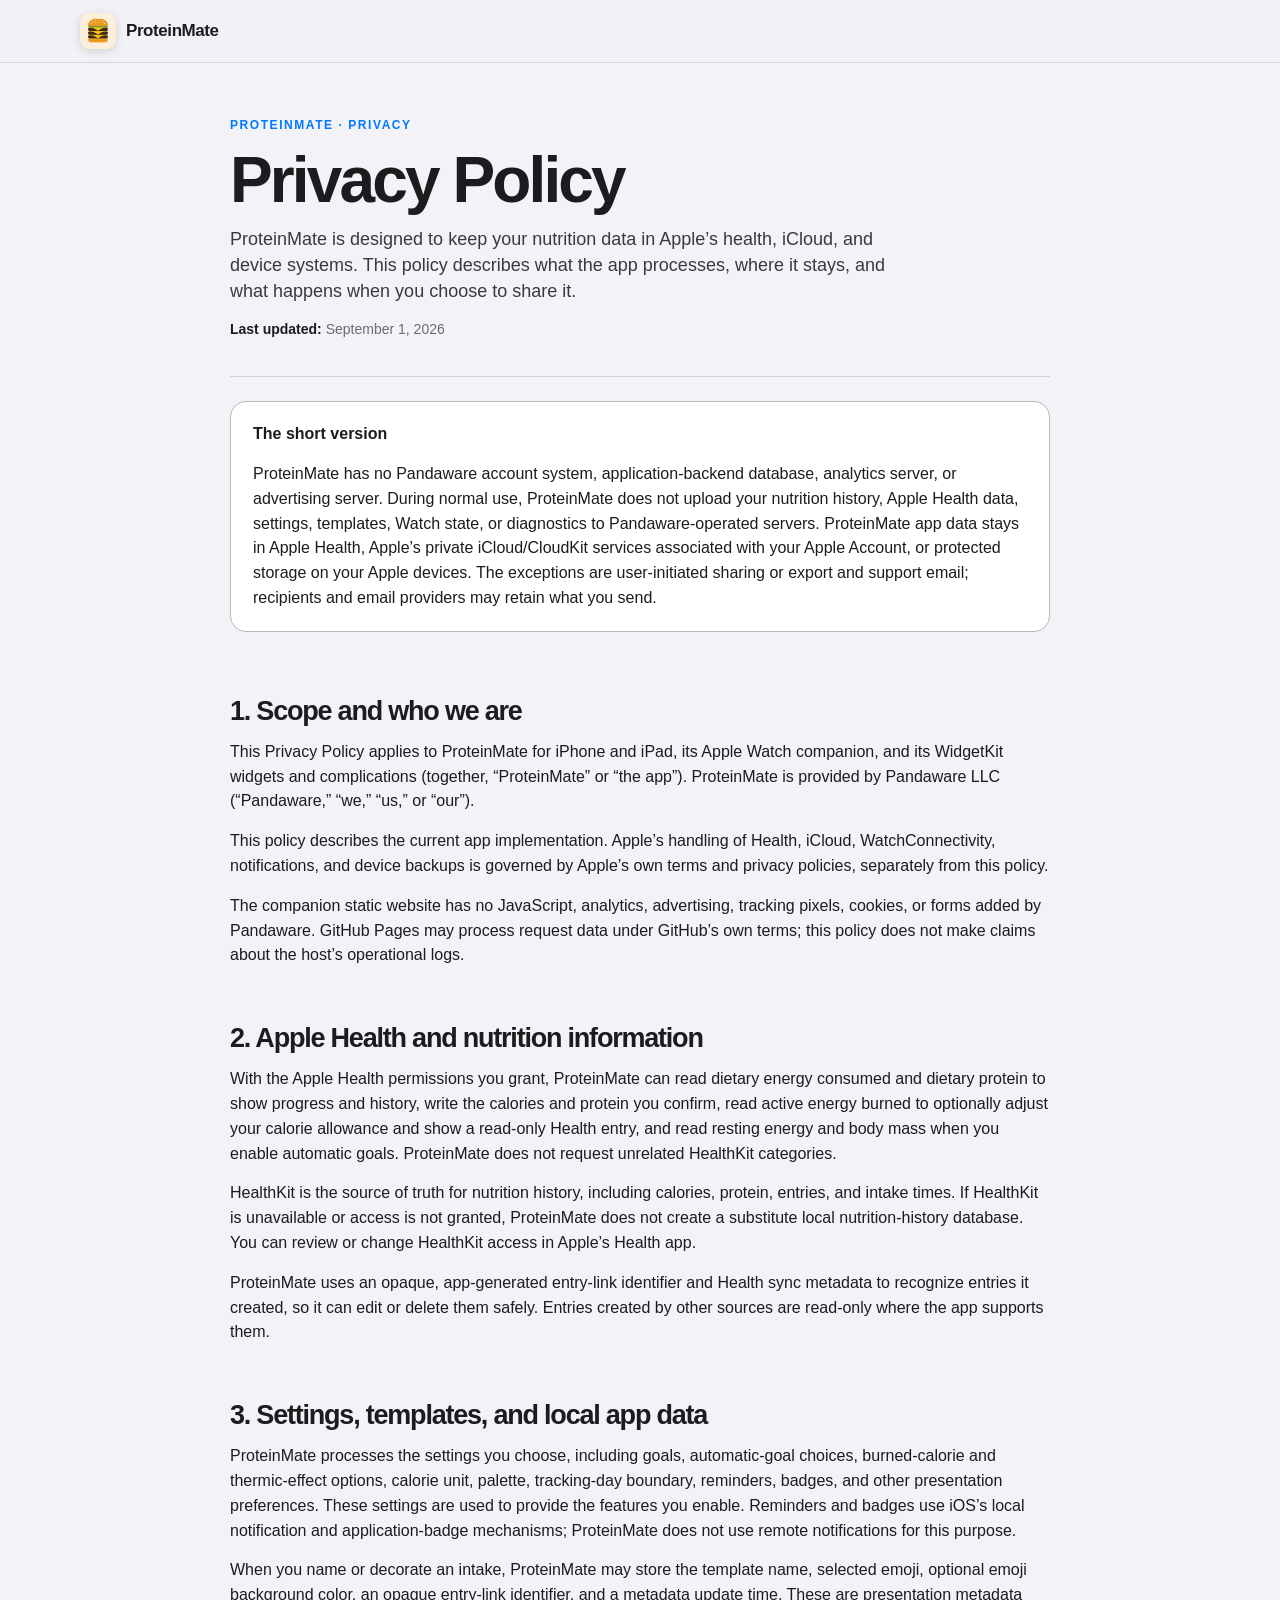
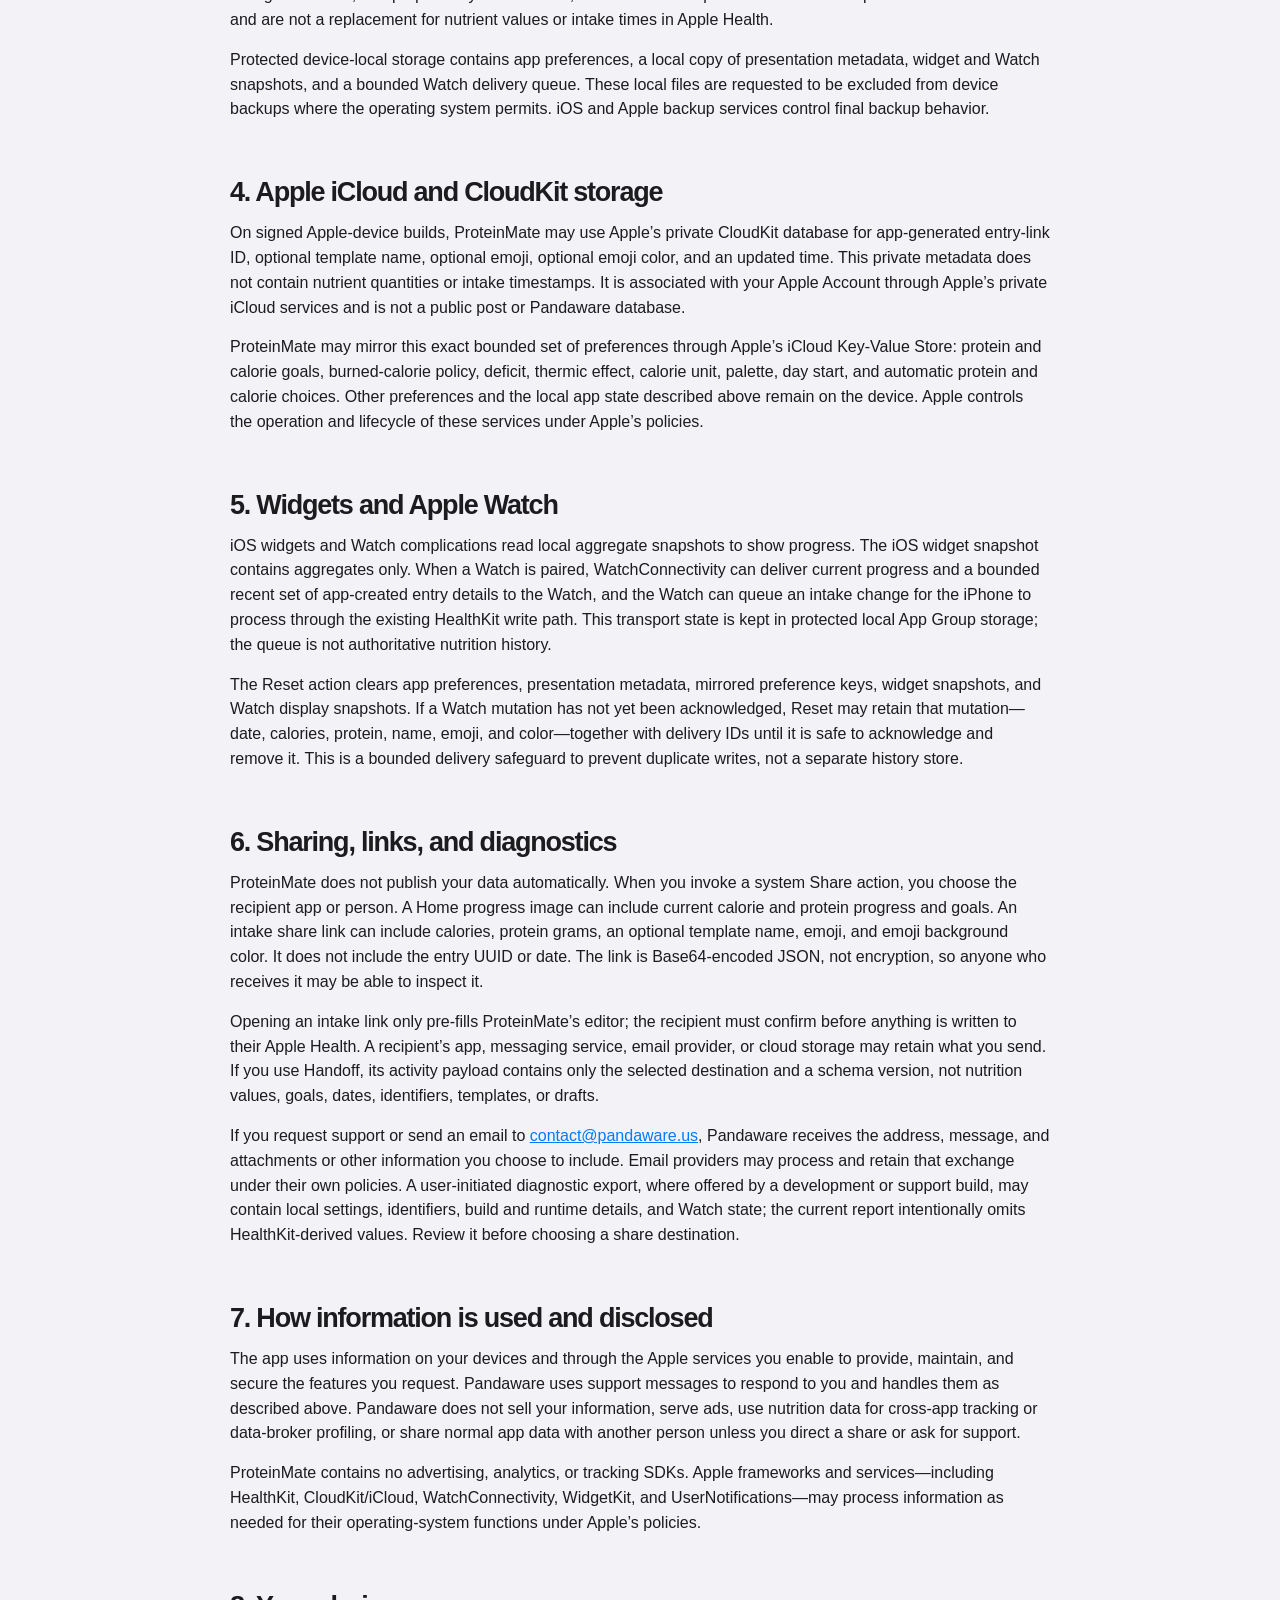
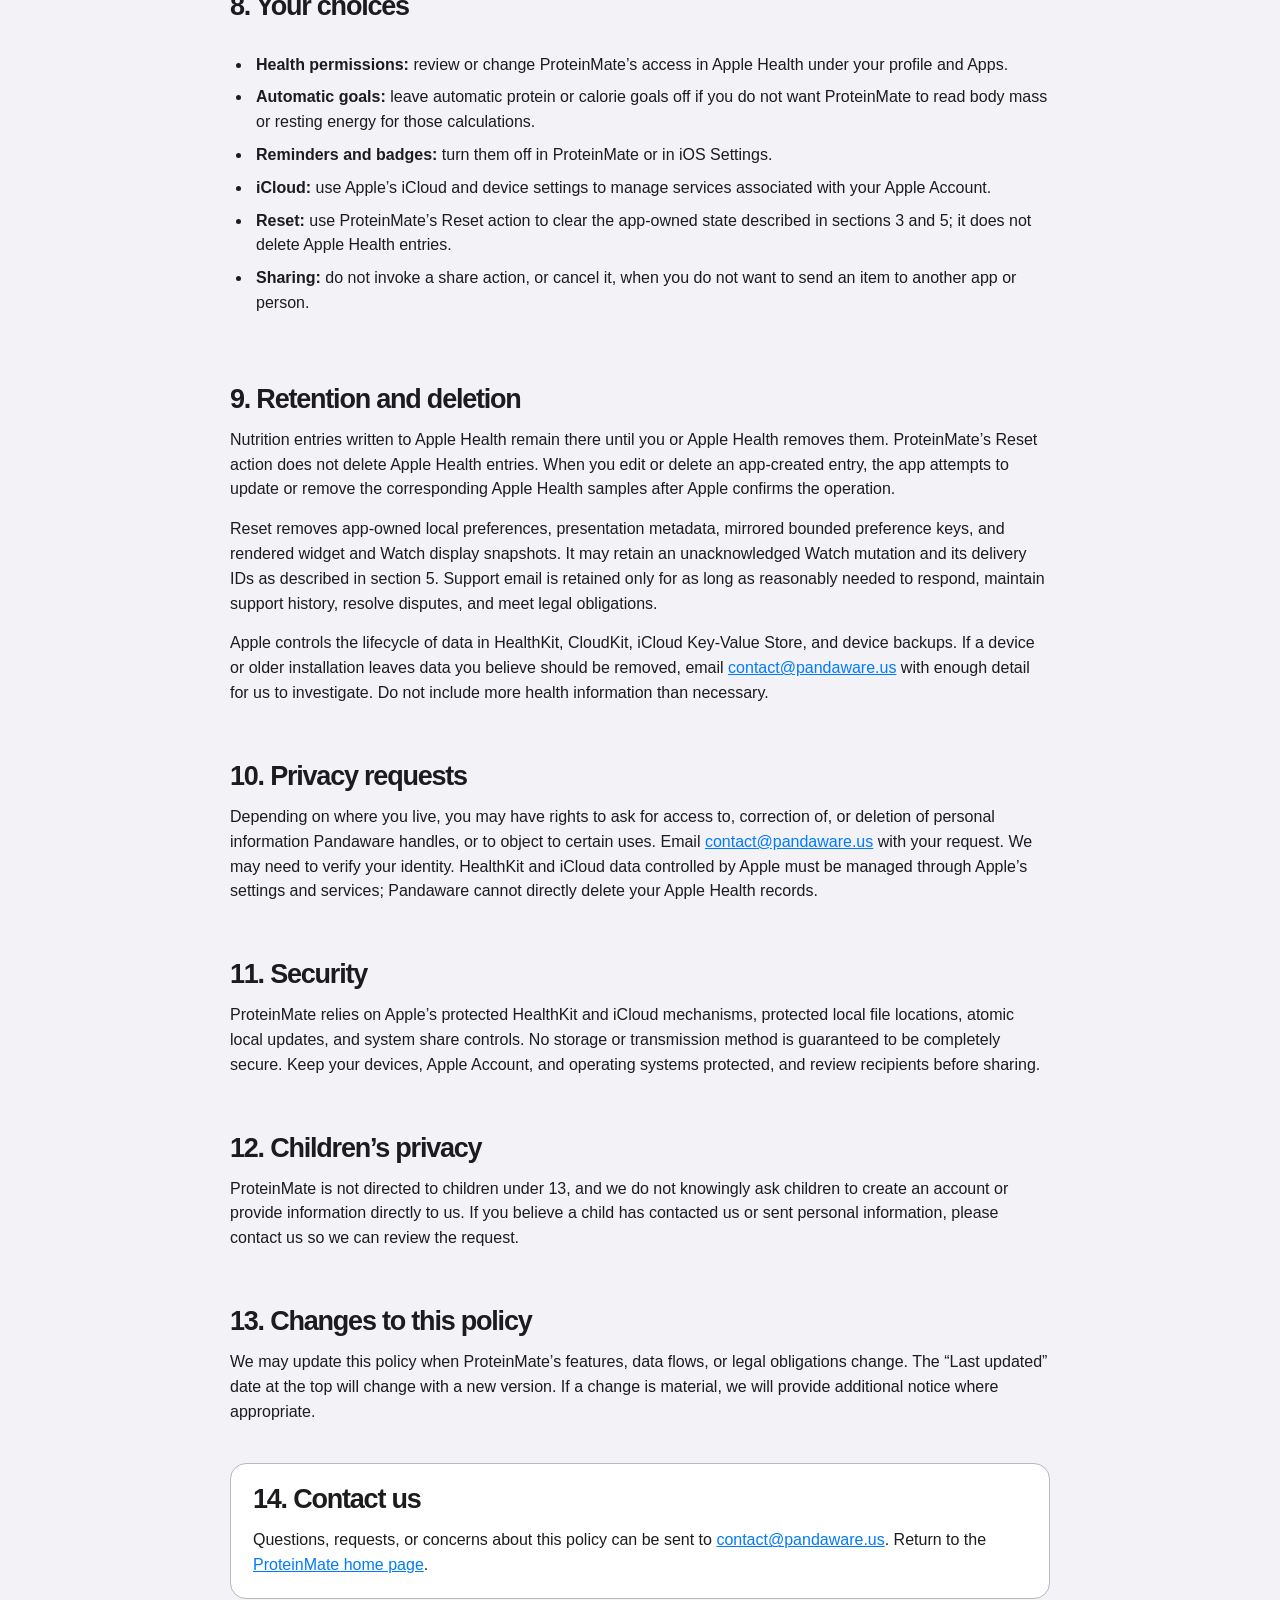
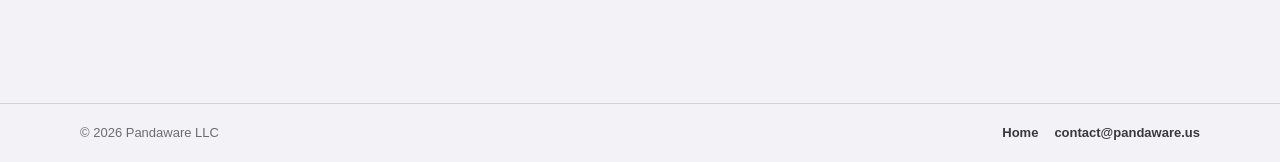
==== privacypolicy/index.html @ 89f30950 "Launch ProteinMate website and privacy policy" ====
<!doctype html>
<html lang="en">
<head>
  <meta charset="utf-8">
  <meta name="viewport" content="width=device-width, initial-scale=1">
  <meta name="theme-color" content="#f2f2f7">
  <meta name="description" content="Privacy Policy for ProteinMate by Pandaware LLC.">
  <link rel="icon" type="image/png" sizes="1024x1024" href="../assets/proteinmate-icon.png">
  <link rel="stylesheet" href="../assets/site.css">
  <title>Privacy Policy — ProteinMate</title>
</head>
<body>
  <header class="site-header">
    <div class="site-shell site-header-inner">
      <a class="brand" href="../" aria-label="ProteinMate home">
        <img class="brand-icon" src="../assets/proteinmate-icon.png" alt="">
        <span>ProteinMate</span>
      </a>
    </div>
  </header>

  <main class="site-shell prose-page">
    <header class="page-header">
      <p class="eyebrow">ProteinMate · Privacy</p>
      <h1>Privacy Policy</h1>
      <p class="page-intro">
        ProteinMate is designed to keep your nutrition data in Apple’s health,
        iCloud, and device systems. This policy describes what the app
        processes, where it stays, and what happens when you choose to share it.
      </p>
      <p class="updated"><strong>Last updated:</strong> September 1, 2026</p>
    </header>

    <div class="summary-box">
      <p><strong>The short version</strong></p>
      <p>
        ProteinMate has no Pandaware account system, application-backend
        database, analytics server, or advertising server. During normal use,
        ProteinMate does not upload your nutrition history, Apple Health data,
        settings, templates, Watch state, or diagnostics to Pandaware-operated
        servers. ProteinMate app data stays in Apple Health, Apple’s private
        iCloud/CloudKit services associated with your Apple Account, or
        protected storage on your Apple devices. The exceptions are
        user-initiated sharing or export and support email; recipients and
        email providers may retain what you send.
      </p>
    </div>

    <h2 id="scope">1. Scope and who we are</h2>
    <p>
      This Privacy Policy applies to ProteinMate for iPhone and iPad, its
      Apple Watch companion, and its WidgetKit widgets and complications
      (together, “ProteinMate” or “the app”). ProteinMate is provided by
      Pandaware LLC (“Pandaware,” “we,” “us,” or “our”).
    </p>
    <p>
      This policy describes the current app implementation. Apple’s handling
      of Health, iCloud, WatchConnectivity, notifications, and device backups
      is governed by Apple’s own terms and privacy policies, separately from
      this policy.
    </p>
    <p>
      The companion static website has no JavaScript, analytics, advertising,
      tracking pixels, cookies, or forms added by Pandaware. GitHub Pages may
      process request data under GitHub’s own terms; this policy does not make
      claims about the host’s operational logs.
    </p>

    <h2 id="health">2. Apple Health and nutrition information</h2>
    <p>
      With the Apple Health permissions you grant, ProteinMate can read
      dietary energy consumed and dietary protein to show progress and history,
      write the calories and protein you confirm, read active energy burned to
      optionally adjust your calorie allowance and show a read-only Health
      entry, and read resting energy and body mass when you enable automatic
      goals. ProteinMate does not request unrelated HealthKit categories.
    </p>
    <p>
      HealthKit is the source of truth for nutrition history, including
      calories, protein, entries, and intake times. If HealthKit is unavailable
      or access is not granted, ProteinMate does not create a substitute local
      nutrition-history database. You can review or change HealthKit access in
      Apple’s Health app.
    </p>
    <p>
      ProteinMate uses an opaque, app-generated entry-link identifier and
      Health sync metadata to recognize entries it created, so it can edit or
      delete them safely. Entries created by other sources are read-only where
      the app supports them.
    </p>

    <h2 id="information">3. Settings, templates, and local app data</h2>
    <p>
      ProteinMate processes the settings you choose, including goals,
      automatic-goal choices, burned-calorie and thermic-effect options,
      calorie unit, palette, tracking-day boundary, reminders, badges, and
      other presentation preferences. These settings are used to provide the
      features you enable. Reminders and badges use iOS’s local notification
      and application-badge mechanisms; ProteinMate does not use remote
      notifications for this purpose.
    </p>
    <p>
      When you name or decorate an intake, ProteinMate may store the template
      name, selected emoji, optional emoji background color, an opaque
      entry-link identifier, and a metadata update time. These are presentation
      metadata and are not a replacement for nutrient values or intake times in
      Apple Health.
    </p>
    <p>
      Protected device-local storage contains app preferences, a local copy of
      presentation metadata, widget and Watch snapshots, and a bounded Watch
      delivery queue. These local files are requested to be excluded from
      device backups where the operating system permits. iOS and Apple backup
      services control final backup behavior.
    </p>

    <h2 id="sync">4. Apple iCloud and CloudKit storage</h2>
    <p>
      On signed Apple-device builds, ProteinMate may use Apple’s private
      CloudKit database for app-generated entry-link ID, optional template
      name, optional emoji, optional emoji color, and an updated time. This
      private metadata does not contain nutrient quantities or intake
      timestamps. It is associated with your Apple Account through Apple’s
      private iCloud services and is not a public post or Pandaware database.
    </p>
    <p>
      ProteinMate may mirror this exact bounded set of preferences through
      Apple’s iCloud Key-Value Store: protein and calorie goals, burned-calorie
      policy, deficit, thermic effect, calorie unit, palette, day start, and
      automatic protein and calorie choices. Other preferences and the local
      app state described above remain on the device. Apple controls the
      operation and lifecycle of these services under Apple’s policies.
    </p>

    <h2 id="watch">5. Widgets and Apple Watch</h2>
    <p>
      iOS widgets and Watch complications read local aggregate snapshots to
      show progress. The iOS widget snapshot contains aggregates only. When a
      Watch is paired, WatchConnectivity can deliver current progress and a
      bounded recent set of app-created entry details to the Watch, and the
      Watch can queue an intake change for the iPhone to process through the
      existing HealthKit write path. This transport state is kept in protected
      local App Group storage; the queue is not authoritative nutrition
      history.
    </p>
    <p>
      The Reset action clears app preferences, presentation metadata, mirrored
      preference keys, widget snapshots, and Watch display snapshots. If a
      Watch mutation has not yet been acknowledged, Reset may retain that
      mutation—date, calories, protein, name, emoji, and color—together with
      delivery IDs until it is safe to acknowledge and remove it. This is a
      bounded delivery safeguard to prevent duplicate writes, not a separate
      history store.
    </p>

    <h2 id="sharing">6. Sharing, links, and diagnostics</h2>
    <p>
      ProteinMate does not publish your data automatically. When you invoke a
      system Share action, you choose the recipient app or person. A Home
      progress image can include current calorie and protein progress and
      goals. An intake share link can include calories, protein grams, an
      optional template name, emoji, and emoji background color. It does not
      include the entry UUID or date. The link is Base64-encoded JSON, not
      encryption, so anyone who receives it may be able to inspect it.
    </p>
    <p>
      Opening an intake link only pre-fills ProteinMate’s editor; the recipient
      must confirm before anything is written to their Apple Health. A
      recipient’s app, messaging service, email provider, or cloud storage may
      retain what you send. If you use Handoff, its activity payload contains
      only the selected destination and a schema version, not nutrition values,
      goals, dates, identifiers, templates, or drafts.
    </p>
    <p>
      If you request support or send an email to
      <a href="mailto:contact@pandaware.us">contact@pandaware.us</a>,
      Pandaware receives the address, message, and attachments or other
      information you choose to include. Email providers may process and retain
      that exchange under their own policies. A user-initiated diagnostic
      export, where offered by a development or support build, may contain
      local settings, identifiers, build and runtime details, and Watch state;
      the current report intentionally omits HealthKit-derived values. Review
      it before choosing a share destination.
    </p>

    <h2 id="use">7. How information is used and disclosed</h2>
    <p>
      The app uses information on your devices and through the Apple services
      you enable to provide, maintain, and secure the features you request.
      Pandaware uses support messages to respond to you and handles them as
      described above. Pandaware does not sell your information, serve ads,
      use nutrition data for cross-app tracking or data-broker profiling, or
      share normal app data with another person unless you direct a share or
      ask for support.
    </p>
    <p>
      ProteinMate contains no advertising, analytics, or tracking SDKs. Apple
      frameworks and services—including HealthKit, CloudKit/iCloud,
      WatchConnectivity, WidgetKit, and UserNotifications—may process
      information as needed for their operating-system functions under
      Apple’s policies.
    </p>

    <h2 id="choices">8. Your choices</h2>
    <ul>
      <li><strong>Health permissions:</strong> review or change ProteinMate’s access in Apple Health under your profile and Apps.</li>
      <li><strong>Automatic goals:</strong> leave automatic protein or calorie goals off if you do not want ProteinMate to read body mass or resting energy for those calculations.</li>
      <li><strong>Reminders and badges:</strong> turn them off in ProteinMate or in iOS Settings.</li>
      <li><strong>iCloud:</strong> use Apple’s iCloud and device settings to manage services associated with your Apple Account.</li>
      <li><strong>Reset:</strong> use ProteinMate’s Reset action to clear the app-owned state described in sections 3 and 5; it does not delete Apple Health entries.</li>
      <li><strong>Sharing:</strong> do not invoke a share action, or cancel it, when you do not want to send an item to another app or person.</li>
    </ul>

    <h2 id="retention">9. Retention and deletion</h2>
    <p>
      Nutrition entries written to Apple Health remain there until you or
      Apple Health removes them. ProteinMate’s Reset action does not delete
      Apple Health entries. When you edit or delete an app-created entry, the
      app attempts to update or remove the corresponding Apple Health samples
      after Apple confirms the operation.
    </p>
    <p>
      Reset removes app-owned local preferences, presentation metadata,
      mirrored bounded preference keys, and rendered widget and Watch display
      snapshots. It may retain an unacknowledged Watch mutation and its
      delivery IDs as described in section 5. Support email is retained only
      for as long as reasonably needed to respond, maintain support history,
      resolve disputes, and meet legal obligations.
    </p>
    <p>
      Apple controls the lifecycle of data in HealthKit, CloudKit, iCloud
      Key-Value Store, and device backups. If a device or older installation
      leaves data you believe should be removed, email
      <a href="mailto:contact@pandaware.us">contact@pandaware.us</a> with
      enough detail for us to investigate. Do not include more health
      information than necessary.
    </p>

    <h2 id="rights">10. Privacy requests</h2>
    <p>
      Depending on where you live, you may have rights to ask for access to,
      correction of, or deletion of personal information Pandaware handles, or
      to object to certain uses. Email
      <a href="mailto:contact@pandaware.us">contact@pandaware.us</a> with
      your request. We may need to verify your identity. HealthKit and iCloud
      data controlled by Apple must be managed through Apple’s settings and
      services; Pandaware cannot directly delete your Apple Health records.
    </p>

    <h2 id="security">11. Security</h2>
    <p>
      ProteinMate relies on Apple’s protected HealthKit and iCloud mechanisms,
      protected local file locations, atomic local updates, and system share
      controls. No storage or transmission method is guaranteed to be
      completely secure. Keep your devices, Apple Account, and operating
      systems protected, and review recipients before sharing.
    </p>

    <h2 id="children">12. Children’s privacy</h2>
    <p>
      ProteinMate is not directed to children under 13, and we do not knowingly
      ask children to create an account or provide information directly to us.
      If you believe a child has contacted us or sent personal information,
      please contact us so we can review the request.
    </p>

    <h2 id="changes">13. Changes to this policy</h2>
    <p>
      We may update this policy when ProteinMate’s features, data flows, or
      legal obligations change. The “Last updated” date at the top will change
      with a new version. If a change is material, we will provide additional
      notice where appropriate.
    </p>

    <div class="contact-box">
      <h2 id="contact">14. Contact us</h2>
      <p>
        Questions, requests, or concerns about this policy can be sent to
        <a href="mailto:contact@pandaware.us">contact@pandaware.us</a>.
        Return to the <a href="../">ProteinMate home page</a>.
      </p>
    </div>
  </main>

  <footer class="site-footer">
    <div class="site-shell footer-inner">
      <span>© 2026 Pandaware LLC</span>
      <nav class="footer-links" aria-label="Footer navigation">
        <a href="../">Home</a>
        <a href="mailto:contact@pandaware.us">contact@pandaware.us</a>
      </nav>
    </div>
  </footer>
</body>
</html>
---- assets/site.css ----
/*
   ProteinMate's web palette follows AppColorPalette.standard in
   ProteinApp/Shared/SharedIntakeModel.swift: iOS red (#FF3B30) and blue
   (#007AFF), with the ring highlight and track colors defined beside them.
   The page surfaces mirror Apple's systemBackground and systemGroupedBackground.
*/
:root {
  color-scheme: light;
  --ink: #1c1c1e;
  --muted: #6c6c70;
  --muted-strong: #3a3a3c;
  --ground: #f2f2f7;
  --surface: #ffffff;
  --surface-secondary: #f7f7fa;
  --line: #d1d1d6;
  --line-strong: #b8b8bd;
  --calorie: #ff3b30;
  --calorie-highlight: #ff2e7a;
  --calorie-track: #ffd6db;
  --protein: #007aff;
  --protein-highlight: #00c7f2;
  --protein-track: #d1e6ff;
  --selection-ink: #ffffff;
  --shadow: 0 20px 50px rgba(28, 28, 30, 0.14);
  --max-width: 1120px;
  --radius-lg: 24px;
  --radius-md: 16px;
  --radius-sm: 12px;
}

* {
  box-sizing: border-box;
}

html {
  scroll-behavior: smooth;
}

body {
  display: flex;
  flex-direction: column;
  min-width: 320px;
  min-height: 100vh;
  min-height: 100svh;
  margin: 0;
  background: var(--ground);
  color: var(--ink);
  font: 16px/1.55 -apple-system, BlinkMacSystemFont, "Segoe UI", sans-serif;
  text-rendering: optimizeLegibility;
}

a {
  color: var(--protein);
}

a:hover {
  color: var(--calorie);
}

.site-shell {
  width: min(var(--max-width), calc(100% - 40px));
  margin: 0 auto;
}

.site-header {
  flex: 0 0 auto;
  border-bottom: 1px solid rgba(209, 209, 214, 0.85);
  background: rgba(242, 242, 247, 0.9);
}

.site-header-inner {
  display: flex;
  align-items: center;
  min-height: 62px;
}

.brand {
  display: inline-flex;
  align-items: center;
  gap: 10px;
  color: var(--ink);
  font-size: 17px;
  font-weight: 760;
  letter-spacing: -0.025em;
  text-decoration: none;
}

.brand:hover {
  color: var(--ink);
}

.brand-icon {
  width: 36px;
  height: 36px;
  border-radius: 10px;
  box-shadow: 0 2px 8px rgba(28, 28, 30, 0.16);
}

main {
  display: flex;
  flex: 1 1 auto;
  flex-direction: column;
  min-height: 0;
}

.landing {
  display: grid;
  flex: 1 1 auto;
  grid-template-columns: minmax(0, 1.12fr) minmax(280px, 0.88fr);
  align-items: center;
  gap: clamp(26px, 5vw, 68px);
  min-height: 0;
  padding: 24px 0;
  padding: clamp(16px, 2.7svh, 30px) 0;
}

.hero-copy {
  min-width: 0;
}

h1,
h2,
h3,
p {
  margin-top: 0;
}

h1,
h2,
h3 {
  color: var(--ink);
  font-weight: 750;
  letter-spacing: -0.045em;
}

h1 {
  max-width: 640px;
  margin-bottom: 17px;
  font-size: clamp(42px, 5.5vw, 70px);
  line-height: 0.99;
  text-wrap: balance;
}

.hero-lede {
  max-width: 650px;
  margin-bottom: 18px;
  color: var(--muted-strong);
  font-size: clamp(15px, 1.15vw, 16px);
  line-height: 1.38;
}

.hero-lede p {
  margin: 0 0 6px;
}

.hero-lede p:last-child {
  margin-bottom: 0;
  color: var(--ink);
  font-weight: 650;
}

.app-store-link {
  display: inline-flex;
  align-items: center;
  justify-content: center;
  gap: 9px;
  min-height: 44px;
  padding: 8px 17px 8px 11px;
  border: 1px solid #007aff;
  border-radius: 12px;
  background: #007aff;
  color: #ffffff;
  font-size: 15px;
  font-weight: 720;
  line-height: 1.15;
  text-decoration: none;
  box-shadow: 0 7px 18px rgba(0, 122, 255, 0.2);
  transition: background 160ms ease, border-color 160ms ease, transform 160ms ease;
}

.app-store-link img {
  display: block;
  width: 25px;
  height: 25px;
  border-radius: 6px;
  object-fit: cover;
}

.app-store-link:hover {
  border-color: #005ecb;
  background: #005ecb;
  color: #ffffff;
  transform: translateY(-1px);
}

.app-store-link:active {
  transform: translateY(0);
}

.shot-picker {
  position: relative;
  display: flex;
  align-items: center;
  flex-direction: column;
  justify-content: center;
  width: 100%;
  min-width: 0;
  min-height: 0;
  margin: 0;
  padding: 0;
  border: 0;
}

.visually-hidden {
  position: absolute !important;
  width: 1px !important;
  height: 1px !important;
  padding: 0 !important;
  overflow: hidden !important;
  clip: rect(0, 0, 0, 0) !important;
  white-space: nowrap !important;
  border: 0 !important;
}

.shot-input {
  position: absolute;
  width: 1px;
  height: 1px;
  margin: -1px;
  opacity: 0;
}

.shot-tabs {
  display: flex;
  flex-wrap: nowrap;
  justify-content: center;
  gap: 2px;
  max-width: 100%;
  padding: 3px;
  border: 1px solid var(--line);
  border-radius: 999px;
  background: var(--surface);
  background: color-mix(in srgb, var(--surface) 92%, transparent);
  box-shadow: 0 6px 18px rgba(28, 28, 30, 0.08);
}

.shot-tabs label {
  display: inline-flex;
  align-items: center;
  justify-content: center;
  min-height: 27px;
  padding: 4px 6px;
  border-radius: 999px;
  color: var(--muted-strong);
  cursor: pointer;
  font-size: 10px;
  font-weight: 700;
  line-height: 1.1;
  white-space: nowrap;
}

.shot-tabs label:hover {
  color: var(--protein);
}

#shot-today:checked ~ .shot-tabs label[for="shot-today"],
#shot-history:checked ~ .shot-tabs label[for="shot-history"],
#shot-settings:checked ~ .shot-tabs label[for="shot-settings"],
#shot-widget:checked ~ .shot-tabs label[for="shot-widget"] {
  background: var(--protein);
  color: var(--selection-ink);
}

#shot-today:focus-visible ~ .shot-tabs label[for="shot-today"],
#shot-history:focus-visible ~ .shot-tabs label[for="shot-history"],
#shot-settings:focus-visible ~ .shot-tabs label[for="shot-settings"],
#shot-widget:focus-visible ~ .shot-tabs label[for="shot-widget"] {
  outline: 3px solid var(--calorie);
  outline-offset: 2px;
}

.shot-stage {
  position: relative;
  display: grid;
  place-items: center;
  width: 100%;
  min-height: min(50vh, 480px);
  min-height: min(50svh, 480px);
  padding-top: 12px;
}

.shot-arrows {
  position: absolute;
  z-index: 2;
  inset: 0;
  display: none;
  align-items: center;
  justify-content: space-between;
  pointer-events: none;
}

.shot-arrow {
  display: flex;
  align-items: center;
  justify-content: center;
  width: 44px;
  height: 44px;
  border: 1px solid var(--line);
  border-radius: 50%;
  background: var(--surface);
  color: var(--protein);
  cursor: pointer;
  pointer-events: auto;
  box-shadow: 0 6px 18px rgba(28, 28, 30, 0.12);
  transition: background 160ms ease, color 160ms ease, transform 160ms ease;
}

.shot-arrow::before {
  width: 10px;
  height: 10px;
  border: solid currentColor;
  border-width: 0 3px 3px 0;
  content: "";
}

.shot-arrow-previous::before {
  transform: rotate(135deg);
}

.shot-arrow-next::before {
  transform: rotate(-45deg);
}

.shot-arrow:hover {
  background: var(--protein);
  color: var(--selection-ink);
  transform: scale(1.05);
}

.shot-arrow:active {
  transform: scale(0.96);
}

.shot-panel {
  display: none;
  grid-area: 1 / 1;
  align-items: center;
  justify-items: center;
  width: 100%;
  margin: 0;
  text-align: center;
}

.shot-panel picture {
  display: flex;
  align-items: center;
  justify-content: center;
  max-width: 100%;
}

.shot-panel img {
  display: block;
  width: auto;
  max-width: 100%;
  max-height: 50vh;
  max-height: 50svh;
  border: 1px solid rgba(28, 28, 30, 0.08);
  border-radius: 22px;
  box-shadow: var(--shadow);
  object-fit: contain;
}

.shot-panel-today img,
.shot-panel-history img,
.shot-panel-settings img {
  max-width: 220px;
  max-width: min(220px, 100%);
}

.shot-panel-widget img {
  width: 220px;
  width: min(220px, 50svh);
  height: auto;
  border-radius: 28px;
}

.shot-panel figcaption {
  margin-top: 8px;
  color: var(--muted);
  font-size: 12px;
  font-weight: 650;
}

@media (min-width: 801px) {
  .shot-tabs {
    flex-wrap: nowrap;
  }
}

#shot-today:checked ~ .shot-stage .shot-panel-today,
#shot-history:checked ~ .shot-stage .shot-panel-history,
#shot-settings:checked ~ .shot-stage .shot-panel-settings,
#shot-widget:checked ~ .shot-stage .shot-panel-widget {
  display: grid;
}

#shot-today:checked ~ .shot-stage .shot-arrows-today,
#shot-history:checked ~ .shot-stage .shot-arrows-history,
#shot-settings:checked ~ .shot-stage .shot-arrows-settings,
#shot-widget:checked ~ .shot-stage .shot-arrows-widget {
  display: flex;
}

.site-footer {
  flex: 0 0 auto;
  border-top: 1px solid var(--line);
  color: var(--muted);
  font-size: 13px;
}

.footer-inner {
  display: flex;
  align-items: center;
  justify-content: space-between;
  min-height: 58px;
  gap: 20px;
}

.footer-links {
  display: flex;
  flex-wrap: wrap;
  justify-content: flex-end;
  gap: 16px;
}

.footer-links a {
  color: var(--muted-strong);
  font-weight: 650;
  text-decoration: none;
}

.footer-links a:hover {
  color: var(--protein);
  text-decoration: underline;
  text-underline-offset: 3px;
}

/* Privacy policy */
.prose-page {
  width: min(820px, calc(100% - 40px));
  padding: clamp(36px, 6svh, 74px) 0 80px;
}

.page-header {
  padding-bottom: 20px;
  border-bottom: 1px solid var(--line);
}

.eyebrow {
  margin: 0 0 10px;
  color: var(--protein);
  font-size: 12px;
  font-weight: 760;
  letter-spacing: 0.13em;
  line-height: 1.4;
  text-transform: uppercase;
}

.page-header h1 {
  max-width: none;
  margin-bottom: 14px;
  font-size: clamp(42px, 7vw, 64px);
}

.page-intro {
  max-width: 680px;
  margin-bottom: 12px;
  color: var(--muted-strong);
  font-size: 18px;
  line-height: 1.45;
}

.updated {
  margin-bottom: 0;
  color: var(--muted);
  font-size: 14px;
}

.prose-page h2 {
  margin: 40px 0 13px;
  font-size: 27px;
  line-height: 1.15;
}

.prose-page h3 {
  margin: 27px 0 8px;
  font-size: 19px;
  line-height: 1.25;
}

.prose-page p {
  margin-bottom: 15px;
}

.prose-page strong {
  color: var(--ink);
}

.prose-page ul {
  margin: 10px 0 20px;
  padding-left: 22px;
}

.prose-page li {
  margin: 8px 0;
  padding-left: 4px;
}

.prose-page .summary-box,
.prose-page .contact-box {
  margin: 24px 0;
  padding: 20px 22px;
  border: 1px solid var(--line-strong);
  border-radius: var(--radius-md);
  background: var(--surface);
}

.prose-page .summary-box p:last-child,
.prose-page .contact-box p:last-child {
  margin-bottom: 0;
}

.prose-page .contact-box h2 {
  margin-top: 0;
}

.prose-page .summary-box ul {
  margin-bottom: 0;
}

.prose-page .table-wrap {
  overflow-x: auto;
  margin: 21px 0 27px;
  border: 1px solid var(--line);
  border-radius: var(--radius-md);
}

.prose-page table {
  width: 100%;
  min-width: 620px;
  border-collapse: collapse;
  background: var(--surface);
  font-size: 14px;
}

.prose-page th,
.prose-page td {
  padding: 13px 15px;
  border-bottom: 1px solid var(--line);
  text-align: left;
  vertical-align: top;
}

.prose-page tr:last-child td {
  border-bottom: 0;
}

.prose-page th {
  color: var(--ink);
  font-size: 12px;
  letter-spacing: 0.06em;
  text-transform: uppercase;
}

.prose-page td {
  color: var(--muted-strong);
}

.prose-page code {
  padding: 2px 6px;
  border-radius: 5px;
  background: rgba(0, 122, 255, 0.09);
  color: var(--protein);
  font: 0.88em ui-monospace, "SF Mono", SFMono-Regular, Menlo, monospace;
}

:focus-visible {
  outline: 3px solid var(--calorie);
  outline-offset: 3px;
}

@media (prefers-color-scheme: dark) {
  :root {
    color-scheme: dark;
    --ink: #f2f2f7;
    --muted: #98989d;
    --muted-strong: #d1d1d6;
    --ground: #000000;
    --surface: #1c1c1e;
    --surface-secondary: #2c2c2e;
    --line: #38383a;
    --line-strong: #636366;
    --calorie: #ff453a;
    --calorie-highlight: #ff2e7a;
    --calorie-track: #47050a;
    --protein: #0a84ff;
    --protein-highlight: #00c7f2;
    --protein-track: #001a3d;
    --selection-ink: #ffffff;
    --shadow: 0 20px 50px rgba(0, 0, 0, 0.44);
  }

  .site-header {
    border-bottom-color: rgba(56, 56, 58, 0.9);
    background: rgba(0, 0, 0, 0.9);
  }

  .app-store-link {
    border-color: #0a84ff;
    background: #0a84ff;
    box-shadow: 0 7px 18px rgba(10, 132, 255, 0.24);
  }

  .app-store-link:hover {
    border-color: #409cff;
    background: #409cff;
  }
}

@media (max-width: 800px) {
  .site-shell {
    width: min(var(--max-width), calc(100% - 30px));
  }

  .landing {
    grid-template-columns: 1fr;
    align-items: start;
    gap: 22px;
    min-height: auto;
    padding: 36px 0 44px;
  }

  .app-store-link {
    width: fit-content;
    margin-inline: auto;
  }

  .shot-picker {
    min-height: 420px;
  }

  .shot-stage {
    min-height: min(50vh, 430px);
    min-height: min(50svh, 430px);
  }

  .shot-tabs {
    flex-wrap: wrap;
  }

  .shot-panel img {
    max-height: 50vh;
    max-height: 50svh;
  }

  .footer-inner {
    align-items: flex-start;
    flex-direction: column;
    justify-content: center;
    min-height: 78px;
    padding: 13px 0;
  }

  .footer-links {
    justify-content: flex-start;
  }
}

@media (max-width: 480px) {
  .brand {
    font-size: 16px;
  }

  .brand-icon {
    width: 32px;
    height: 32px;
    border-radius: 9px;
  }

  h1 {
    font-size: clamp(40px, 13vw, 58px);
  }

  .hero-lede {
    font-size: 15px;
  }

  .shot-tabs label {
    padding-inline: 8px;
    font-size: 11px;
  }

  .prose-page {
    width: min(100% - 30px, 820px);
    padding: 40px 0 64px;
  }
}

@media print {
  :root {
    color-scheme: light;
    --ink: #111111;
    --muted: #444444;
    --muted-strong: #222222;
    --ground: #ffffff;
    --surface: #ffffff;
    --line: #cccccc;
  }

  .site-header {
    background: none;
  }

  .app-store-link,
  .shot-tabs,
  .shot-arrows {
    display: none;
  }

  .shot-stage {
    min-height: auto;
  }

  .shot-panel {
    display: grid !important;
    margin-bottom: 20px;
  }

  .shot-panel img {
    max-height: 380px;
  }

  a {
    color: inherit;
  }
}
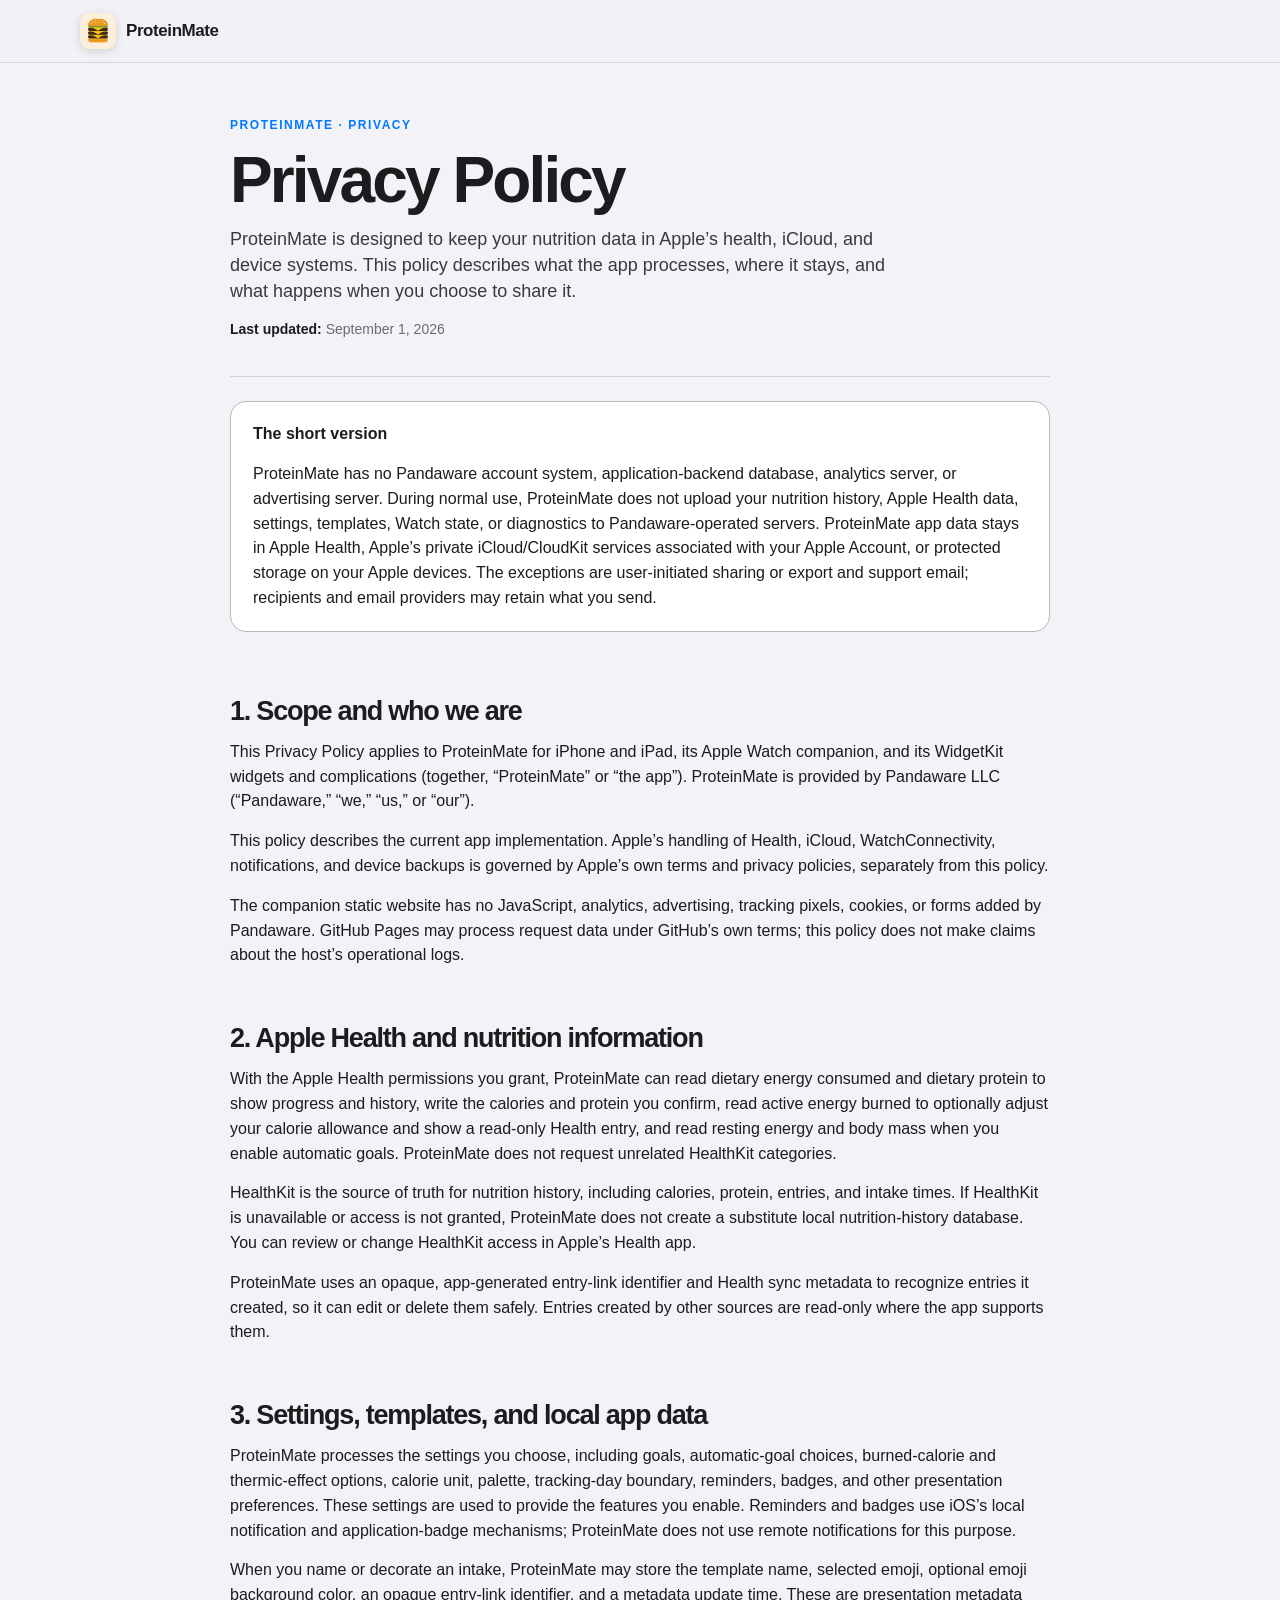
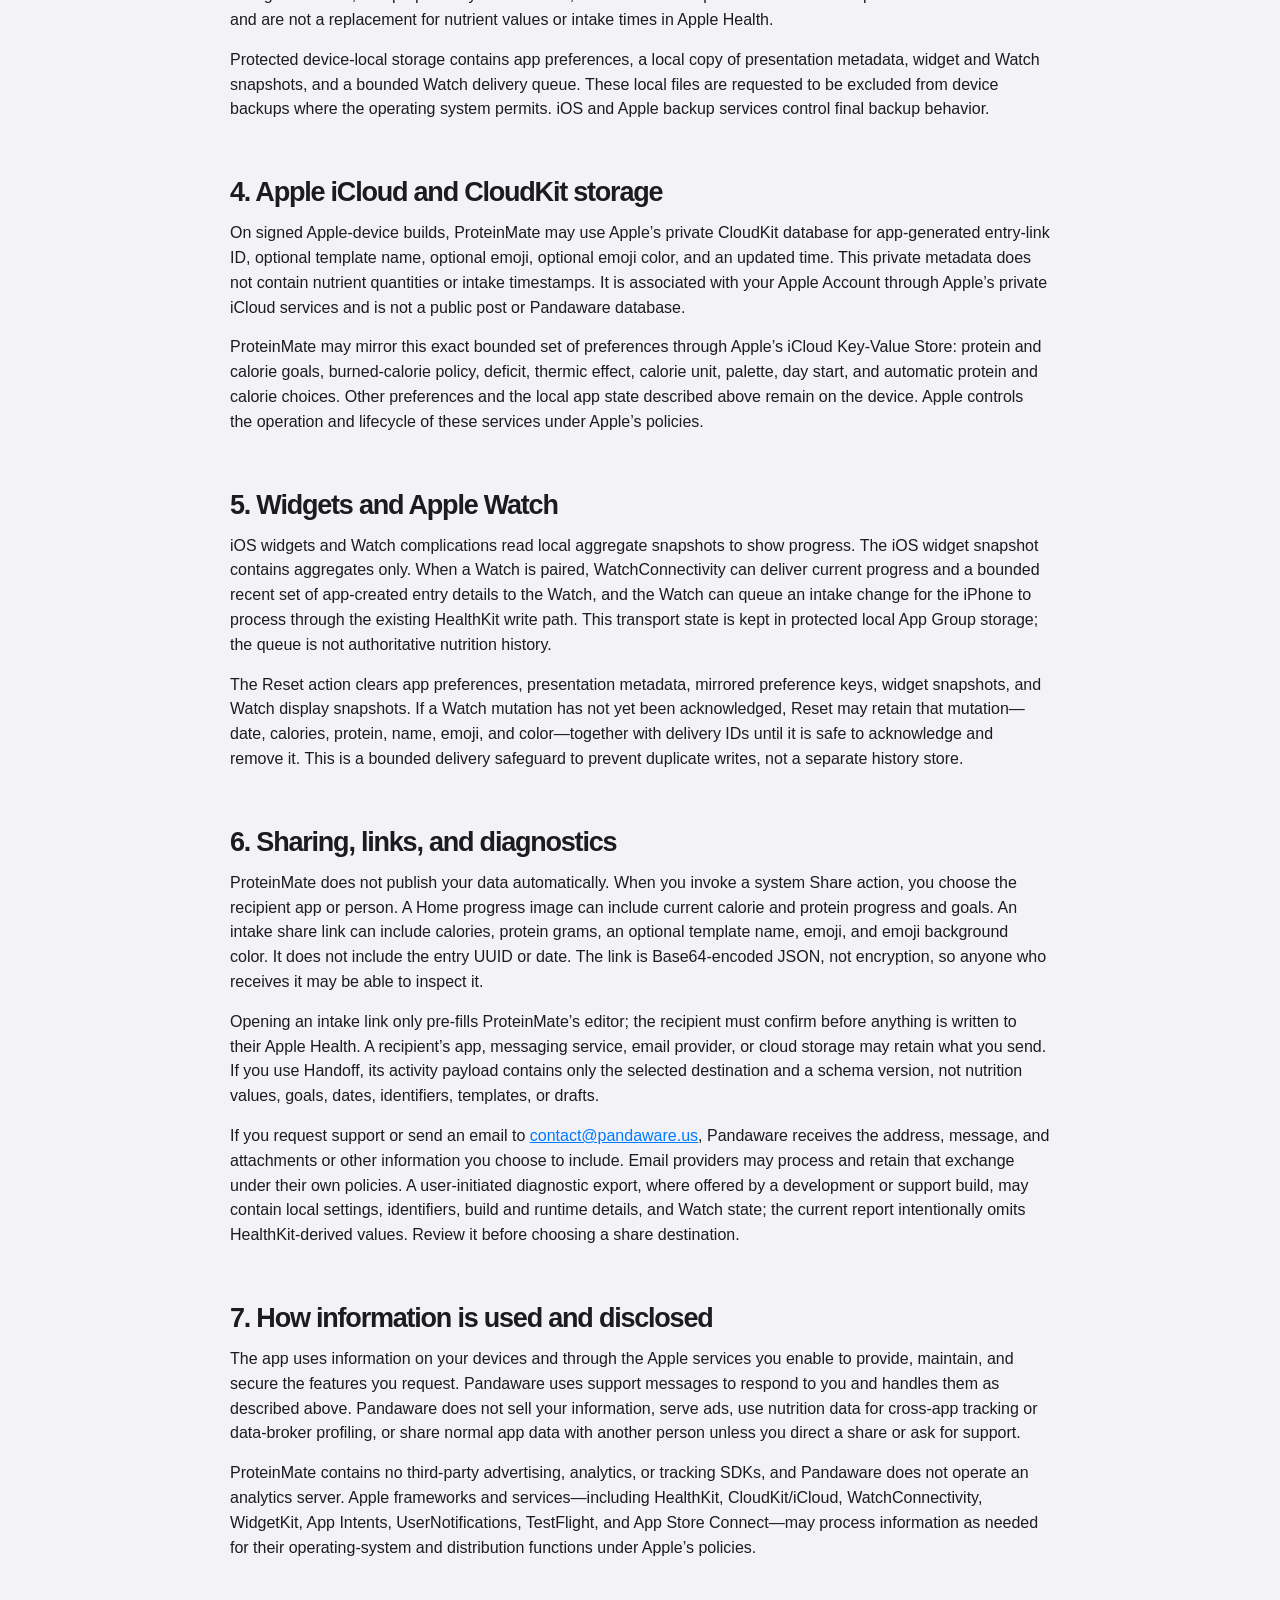
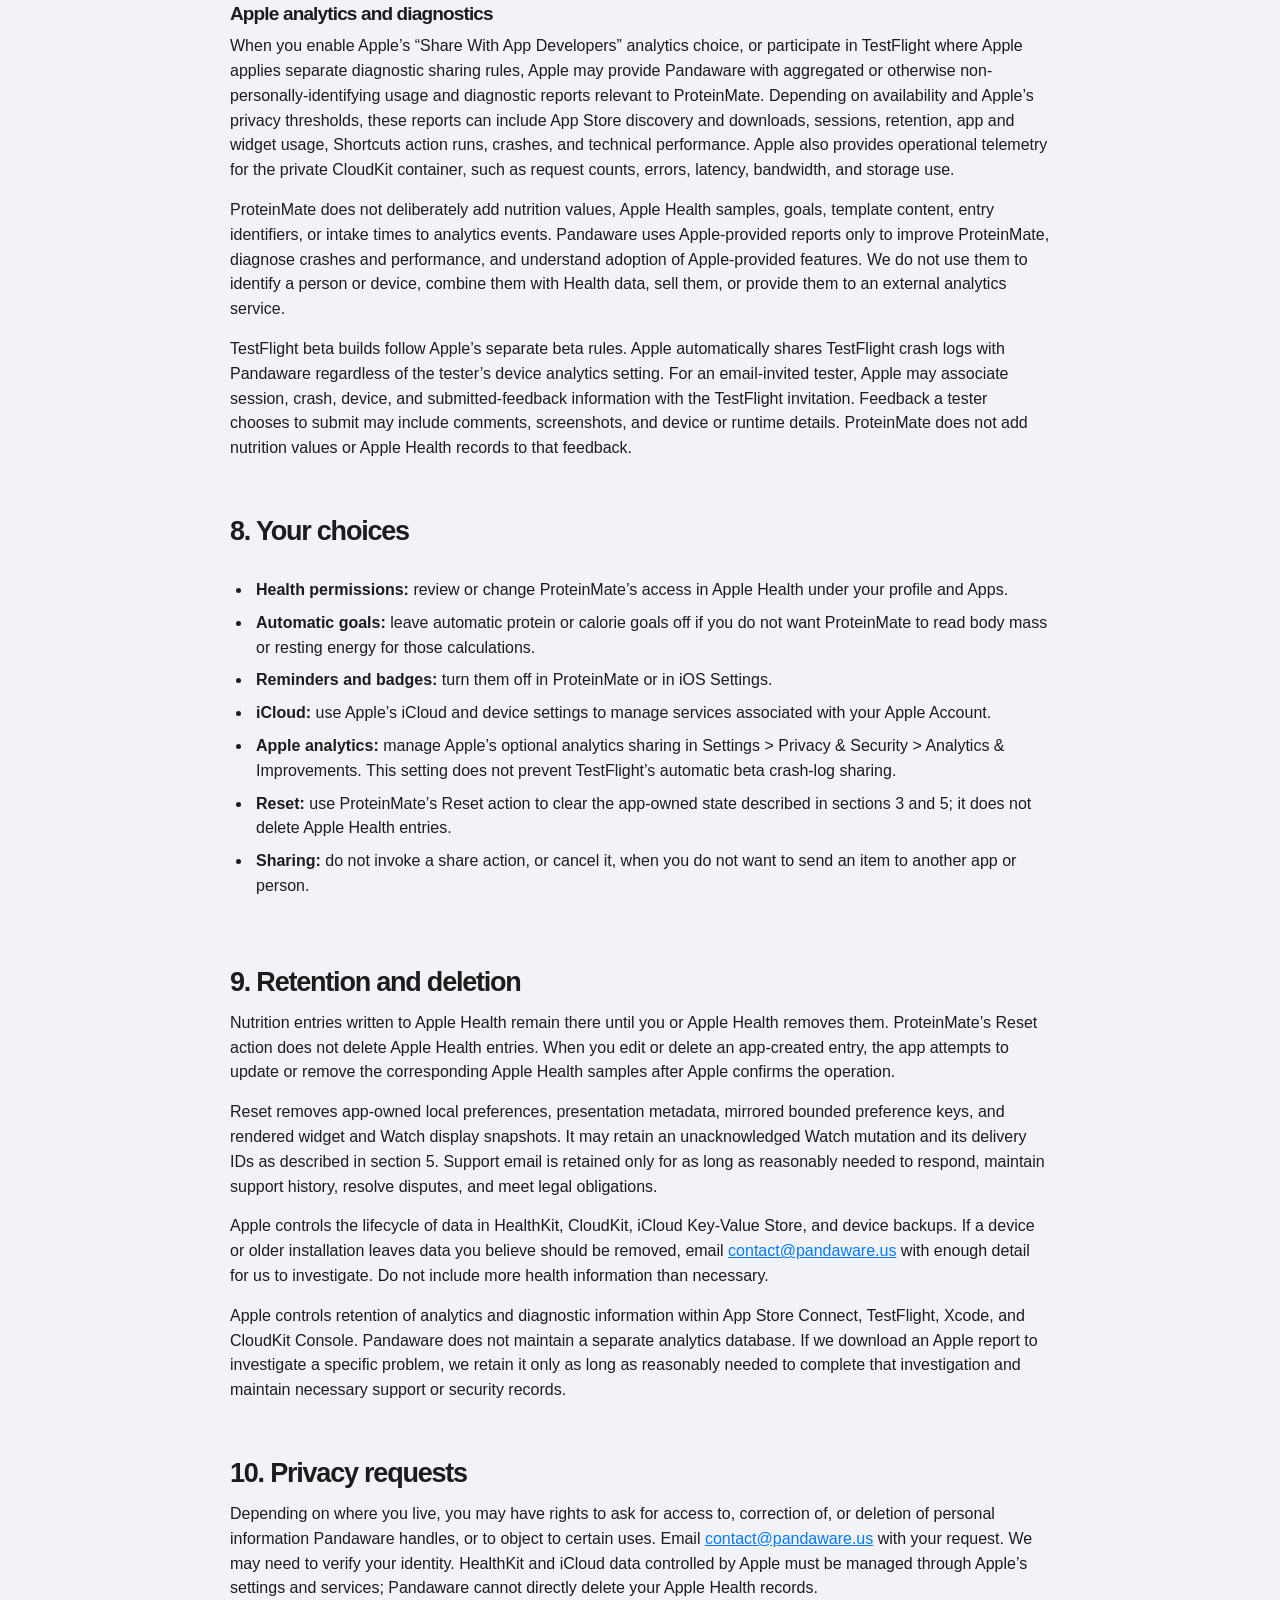
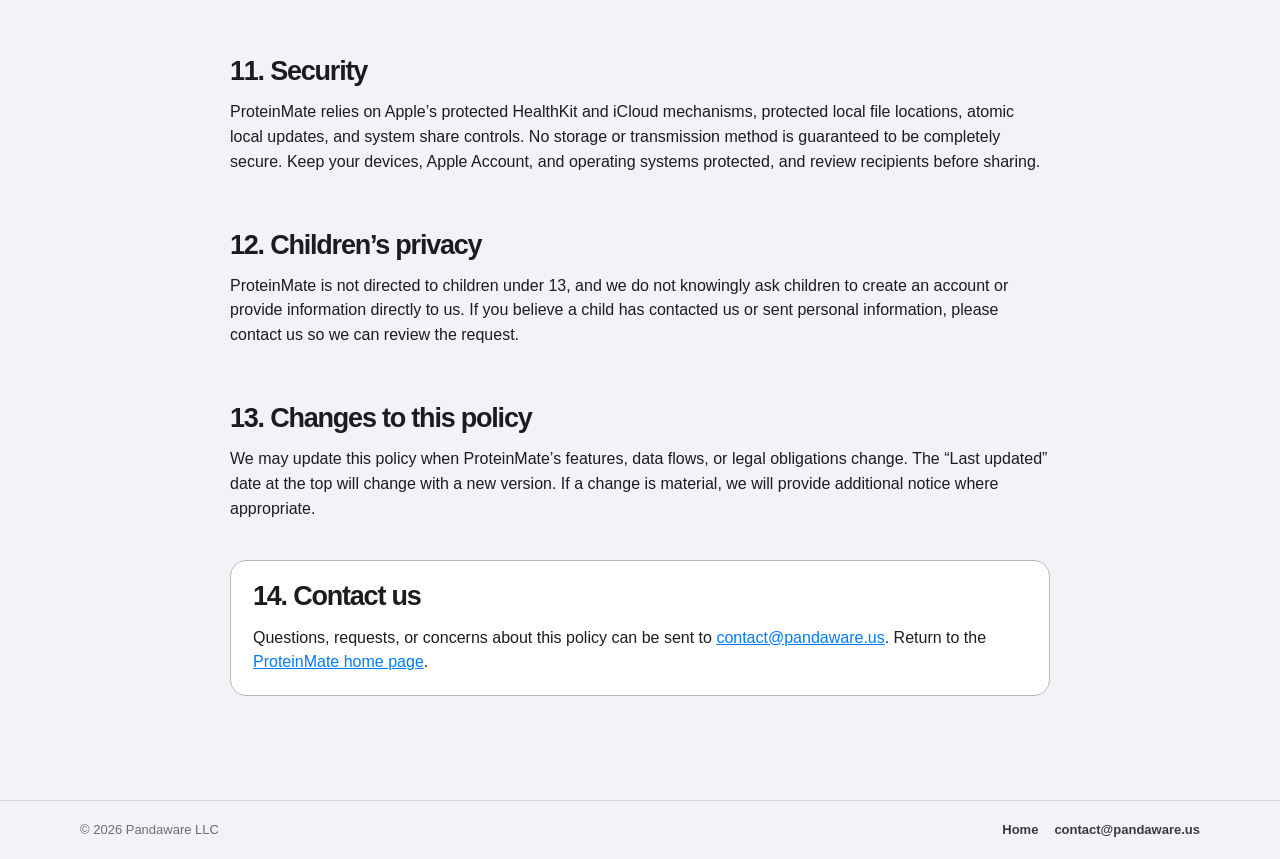
==== commit ffc15623: "Document Apple analytics privacy" ====
--- a/privacypolicy/index.html
+++ b/privacypolicy/index.html
@@ -194,11 +194,43 @@
       ask for support.
     </p>
     <p>
-      ProteinMate contains no advertising, analytics, or tracking SDKs. Apple
-      frameworks and services—including HealthKit, CloudKit/iCloud,
-      WatchConnectivity, WidgetKit, and UserNotifications—may process
-      information as needed for their operating-system functions under
-      Apple’s policies.
+      ProteinMate contains no third-party advertising, analytics, or tracking
+      SDKs, and Pandaware does not operate an analytics server. Apple frameworks
+      and services—including HealthKit, CloudKit/iCloud,
+      WatchConnectivity, WidgetKit, App Intents, UserNotifications, TestFlight,
+      and App Store Connect—may process information as needed for their
+      operating-system and distribution functions under Apple’s policies.
+    </p>
+    <h3>Apple analytics and diagnostics</h3>
+    <p>
+      When you enable Apple’s “Share With App Developers” analytics choice, or
+      participate in TestFlight where Apple applies separate diagnostic
+      sharing rules, Apple may provide Pandaware with aggregated or otherwise
+      non-personally-identifying usage and diagnostic reports relevant to
+      ProteinMate. Depending on availability and Apple’s privacy thresholds,
+      these reports can include App Store discovery and downloads, sessions,
+      retention, app and widget usage, Shortcuts action runs, crashes, and
+      technical performance. Apple also provides operational telemetry for the
+      private CloudKit container, such as request counts, errors, latency,
+      bandwidth, and storage use.
+    </p>
+    <p>
+      ProteinMate does not deliberately add nutrition values, Apple Health
+      samples, goals, template content, entry identifiers, or intake times to
+      analytics events. Pandaware uses Apple-provided reports only to improve
+      ProteinMate, diagnose crashes and performance, and understand adoption of
+      Apple-provided features. We do not use them to identify a person or
+      device, combine them with Health data, sell them, or provide them to an
+      external analytics service.
+    </p>
+    <p>
+      TestFlight beta builds follow Apple’s separate beta rules. Apple
+      automatically shares TestFlight crash logs with Pandaware regardless of
+      the tester’s device analytics setting. For an email-invited tester, Apple
+      may associate session, crash, device, and submitted-feedback information
+      with the TestFlight invitation. Feedback a tester chooses to submit may
+      include comments, screenshots, and device or runtime details. ProteinMate
+      does not add nutrition values or Apple Health records to that feedback.
     </p>
 
     <h2 id="choices">8. Your choices</h2>
@@ -207,6 +239,7 @@
       <li><strong>Automatic goals:</strong> leave automatic protein or calorie goals off if you do not want ProteinMate to read body mass or resting energy for those calculations.</li>
       <li><strong>Reminders and badges:</strong> turn them off in ProteinMate or in iOS Settings.</li>
       <li><strong>iCloud:</strong> use Apple’s iCloud and device settings to manage services associated with your Apple Account.</li>
+      <li><strong>Apple analytics:</strong> manage Apple’s optional analytics sharing in Settings &gt; Privacy &amp; Security &gt; Analytics &amp; Improvements. This setting does not prevent TestFlight’s automatic beta crash-log sharing.</li>
       <li><strong>Reset:</strong> use ProteinMate’s Reset action to clear the app-owned state described in sections 3 and 5; it does not delete Apple Health entries.</li>
       <li><strong>Sharing:</strong> do not invoke a share action, or cancel it, when you do not want to send an item to another app or person.</li>
     </ul>
@@ -234,6 +267,14 @@
       <a href="mailto:contact@pandaware.us">contact@pandaware.us</a> with
       enough detail for us to investigate. Do not include more health
       information than necessary.
+    </p>
+    <p>
+      Apple controls retention of analytics and diagnostic information within
+      App Store Connect, TestFlight, Xcode, and CloudKit Console. Pandaware does
+      not maintain a separate analytics database. If we download an Apple
+      report to investigate a specific problem, we retain it only as long as
+      reasonably needed to complete that investigation and maintain necessary
+      support or security records.
     </p>
 
     <h2 id="rights">10. Privacy requests</h2>
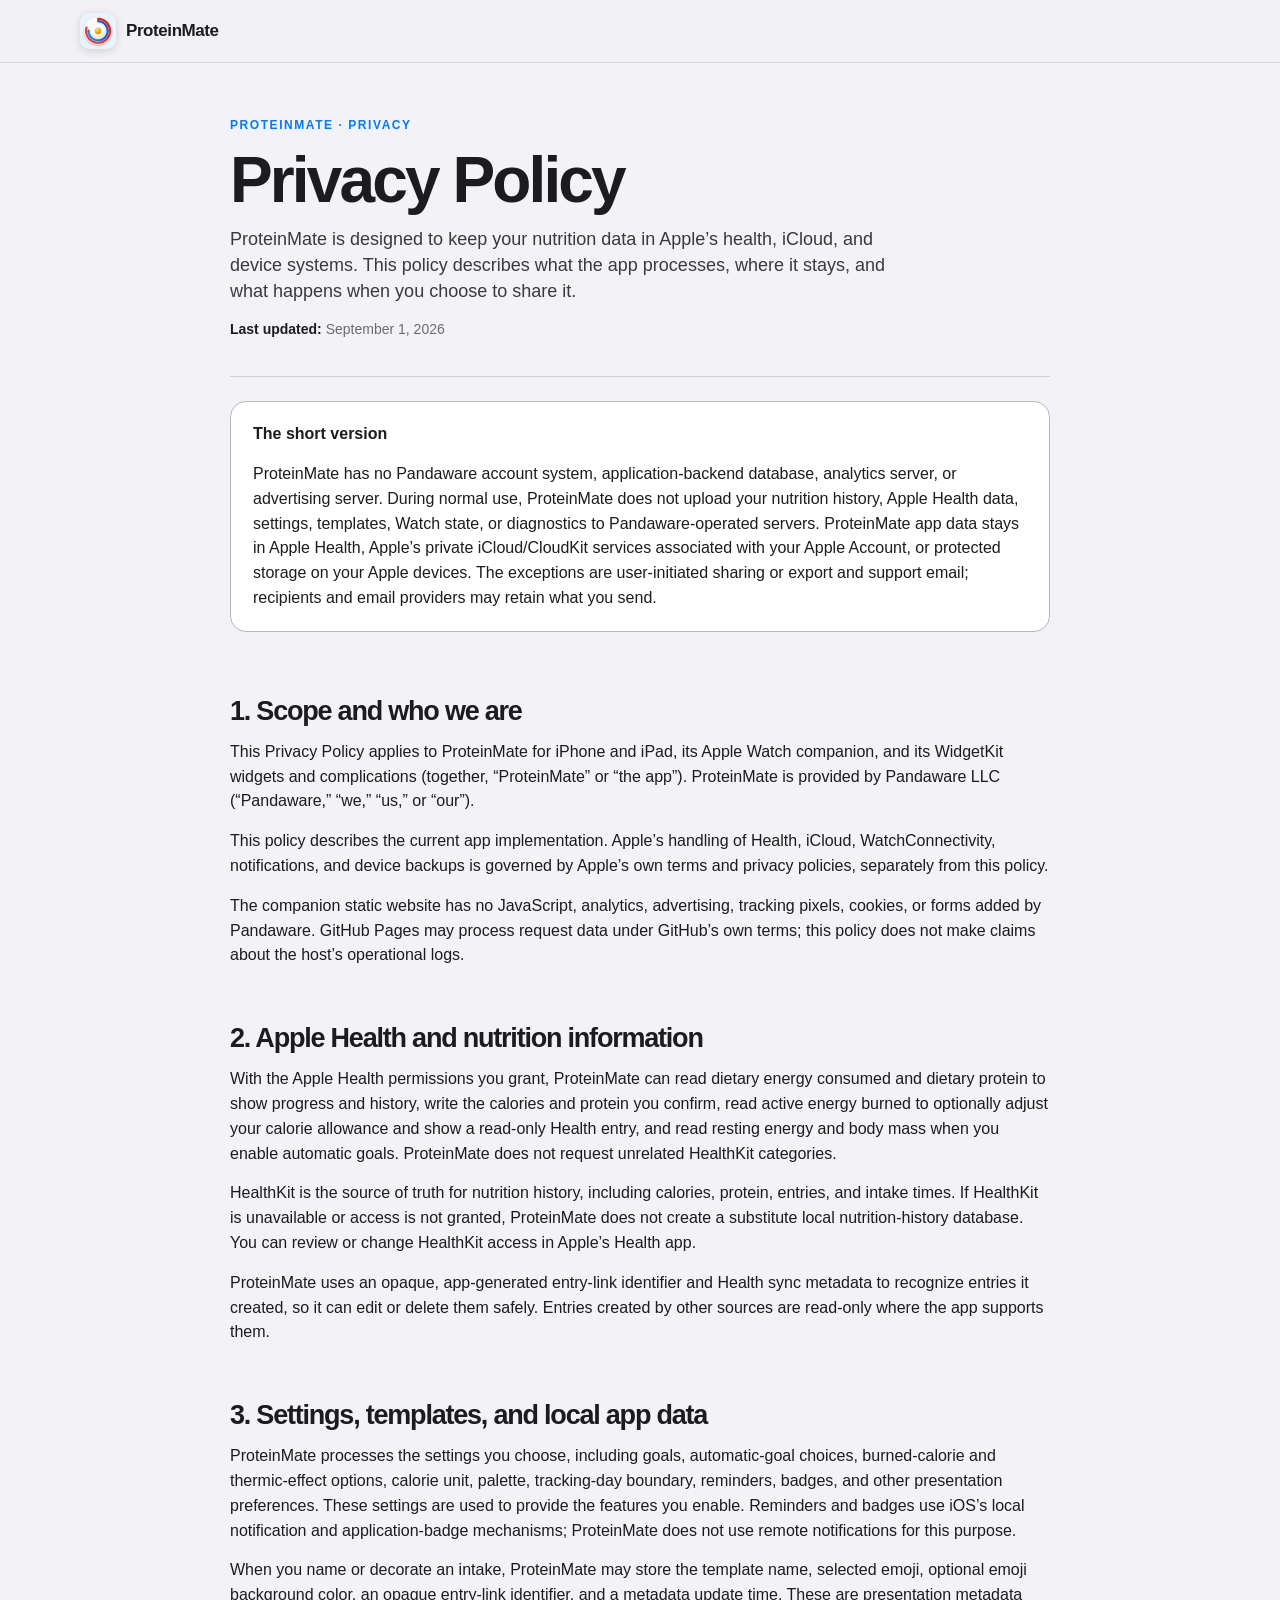
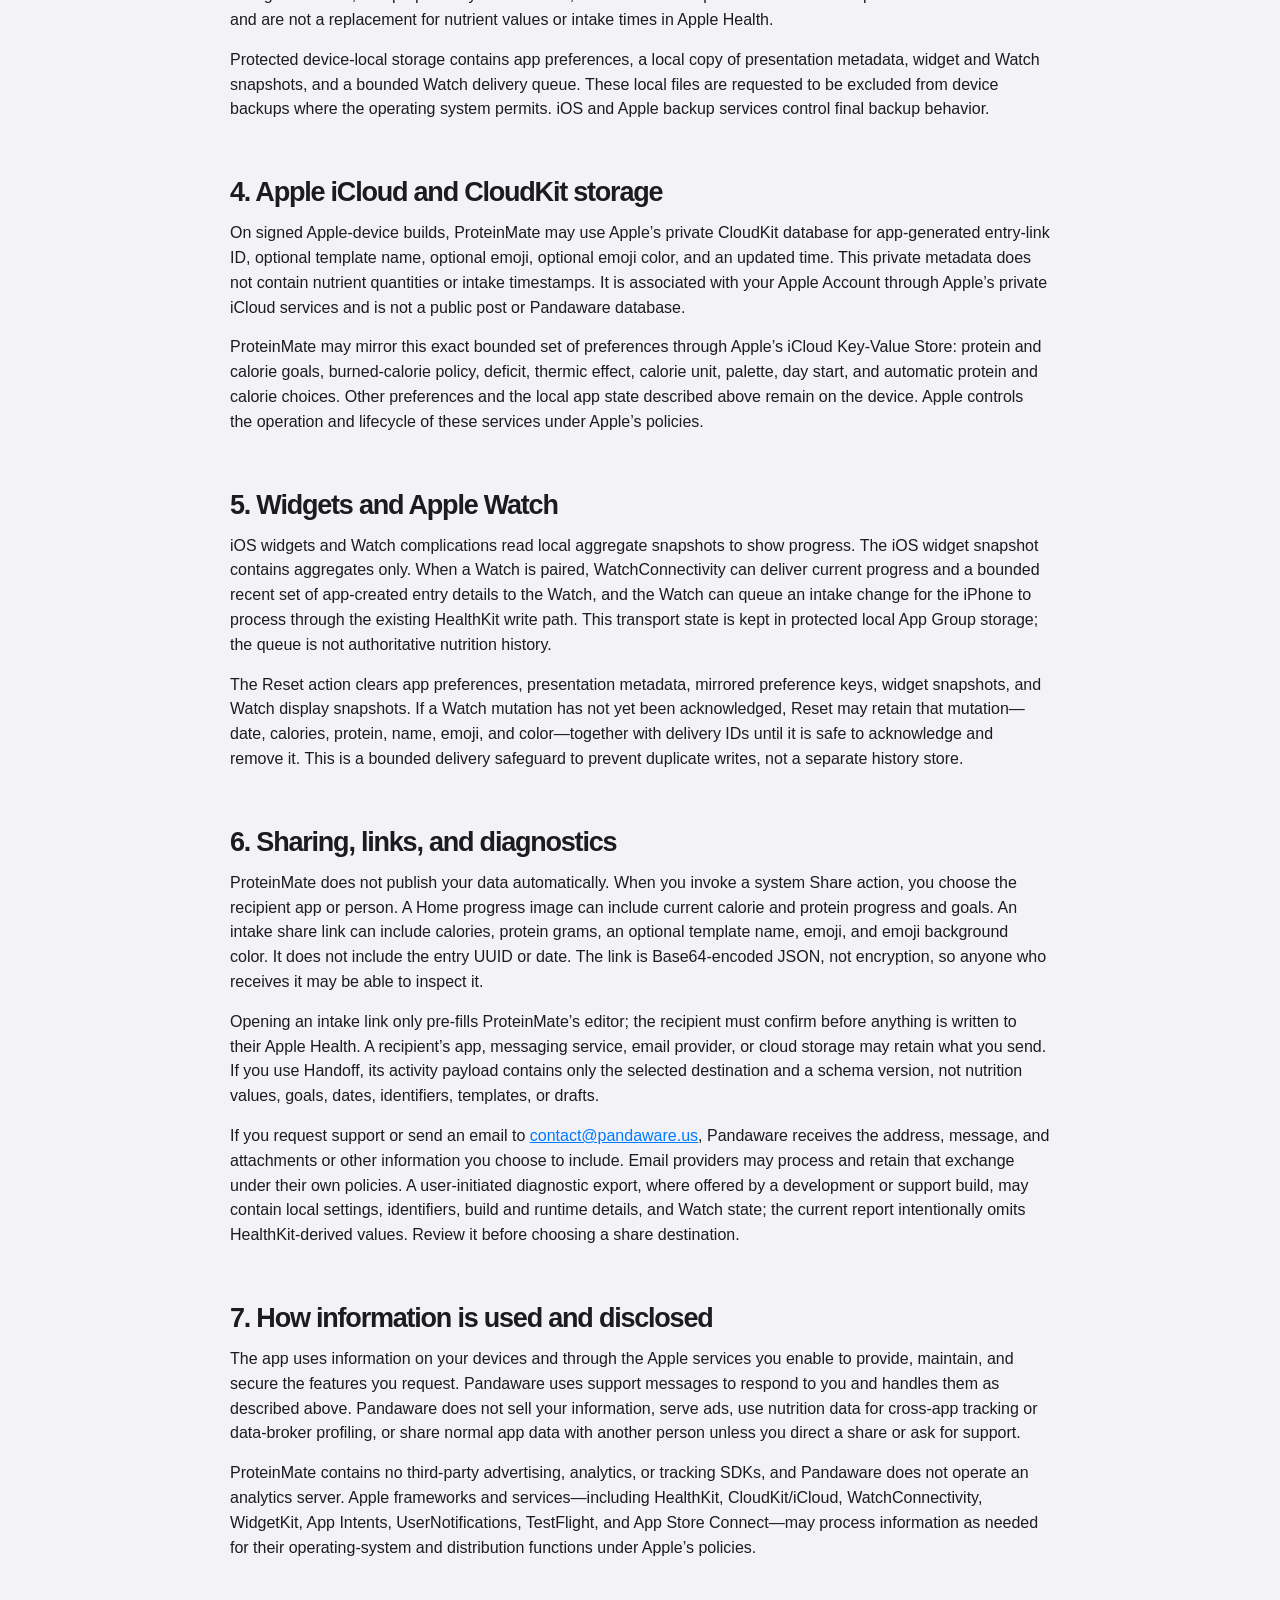
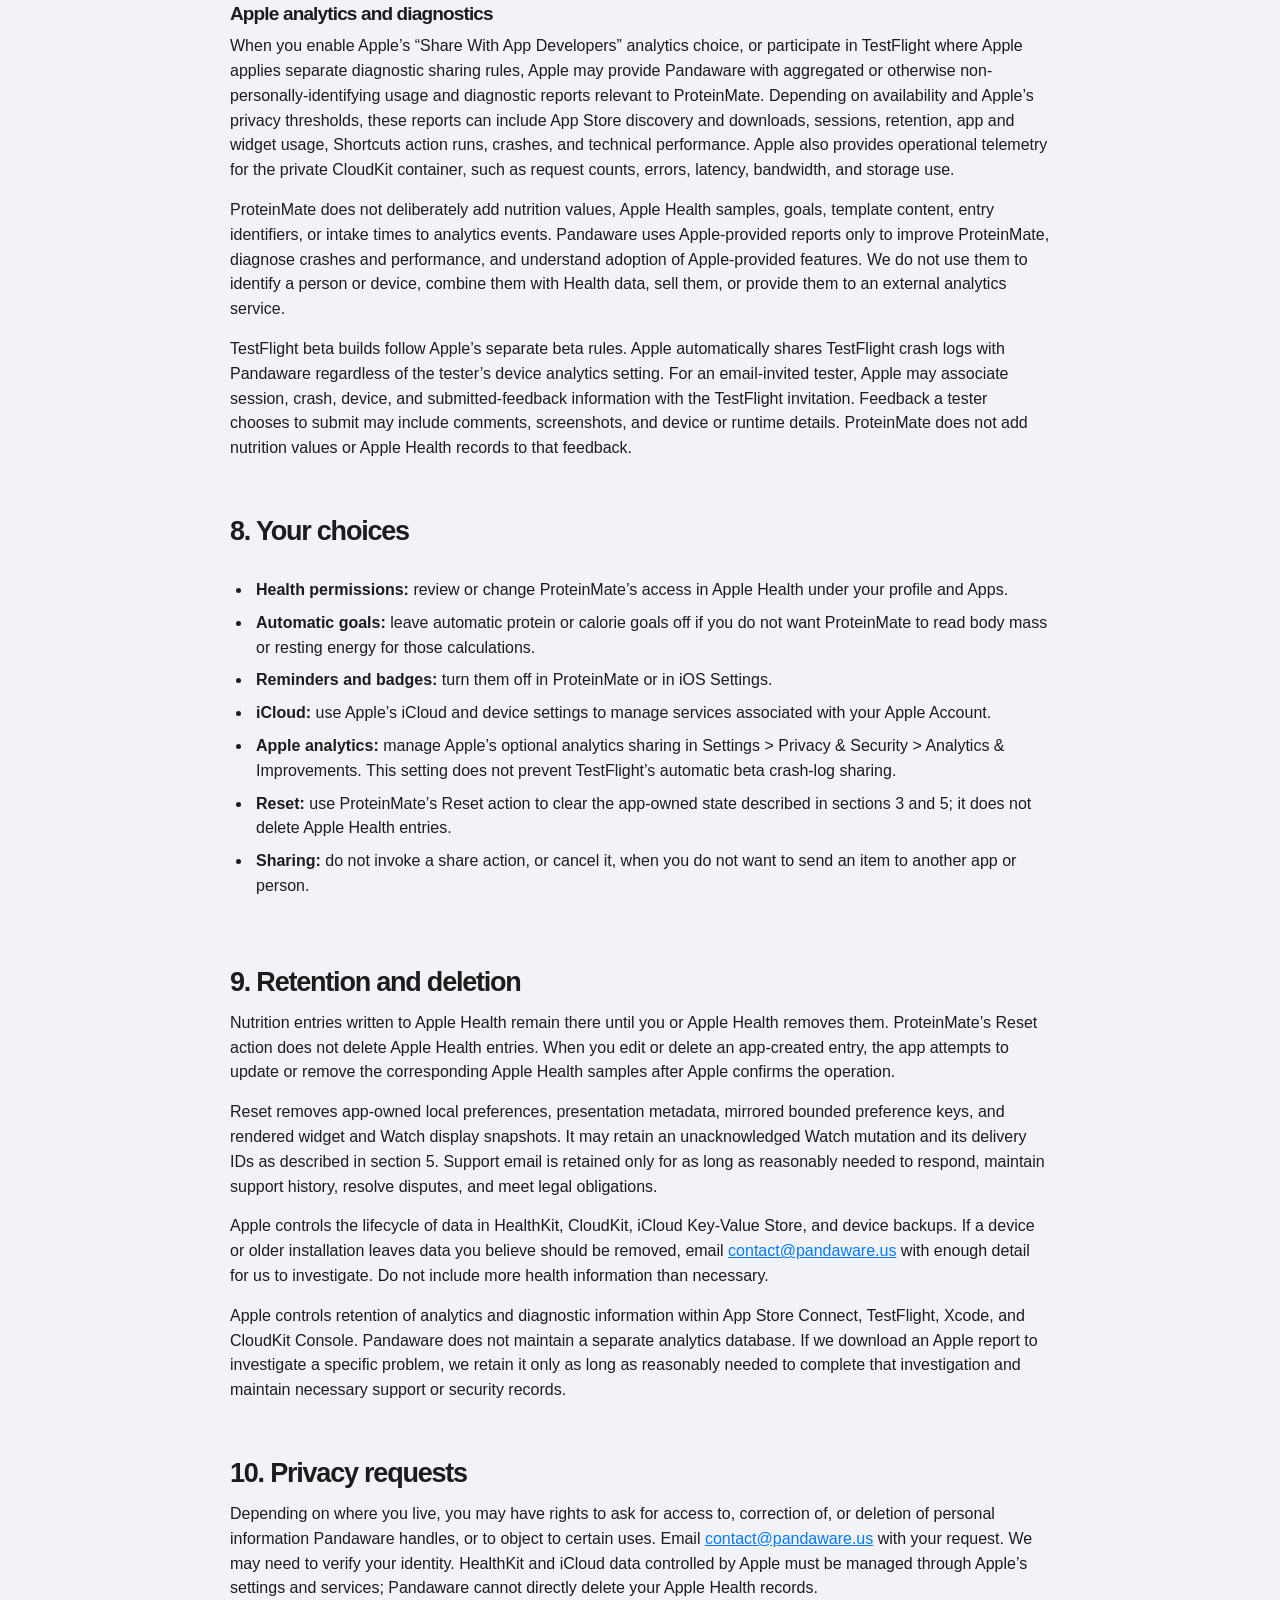
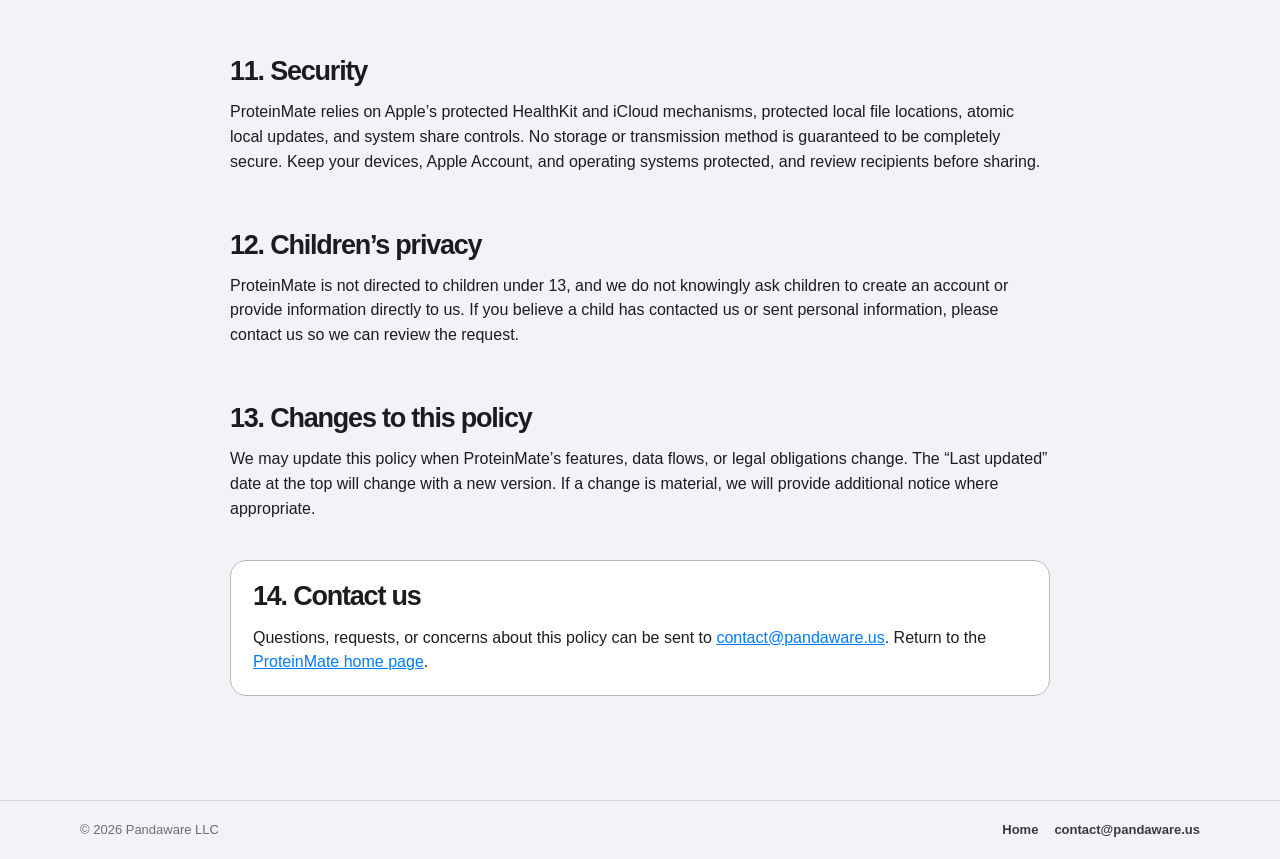
==== commit ab1a245b: "Adopt ProteinMate light and dark icons" ====
--- a/privacypolicy/index.html
+++ b/privacypolicy/index.html
@@ -5,7 +5,8 @@
   <meta name="viewport" content="width=device-width, initial-scale=1">
   <meta name="theme-color" content="#f2f2f7">
   <meta name="description" content="Privacy Policy for ProteinMate by Pandaware LLC.">
-  <link rel="icon" type="image/png" sizes="1024x1024" href="../assets/proteinmate-icon.png">
+  <link rel="icon" type="image/png" sizes="1024x1024" href="../assets/proteinmate-icon-light.png" media="(prefers-color-scheme: light)">
+  <link rel="icon" type="image/png" sizes="1024x1024" href="../assets/proteinmate-icon-dark.png" media="(prefers-color-scheme: dark)">
   <link rel="stylesheet" href="../assets/site.css">
   <title>Privacy Policy — ProteinMate</title>
 </head>
@@ -13,7 +14,10 @@
   <header class="site-header">
     <div class="site-shell site-header-inner">
       <a class="brand" href="../" aria-label="ProteinMate home">
-        <img class="brand-icon" src="../assets/proteinmate-icon.png" alt="">
+        <picture>
+          <source media="(prefers-color-scheme: dark)" srcset="../assets/proteinmate-icon-dark.png">
+          <img class="brand-icon" src="../assets/proteinmate-icon-light.png" alt="">
+        </picture>
         <span>ProteinMate</span>
       </a>
     </div>
--- a/assets/site.css
+++ b/assets/site.css
@@ -89,7 +89,14 @@
   color: var(--ink);
 }
 
+.brand picture {
+  display: block;
+  width: 36px;
+  height: 36px;
+}
+
 .brand-icon {
+  display: block;
   width: 36px;
   height: 36px;
   border-radius: 10px;
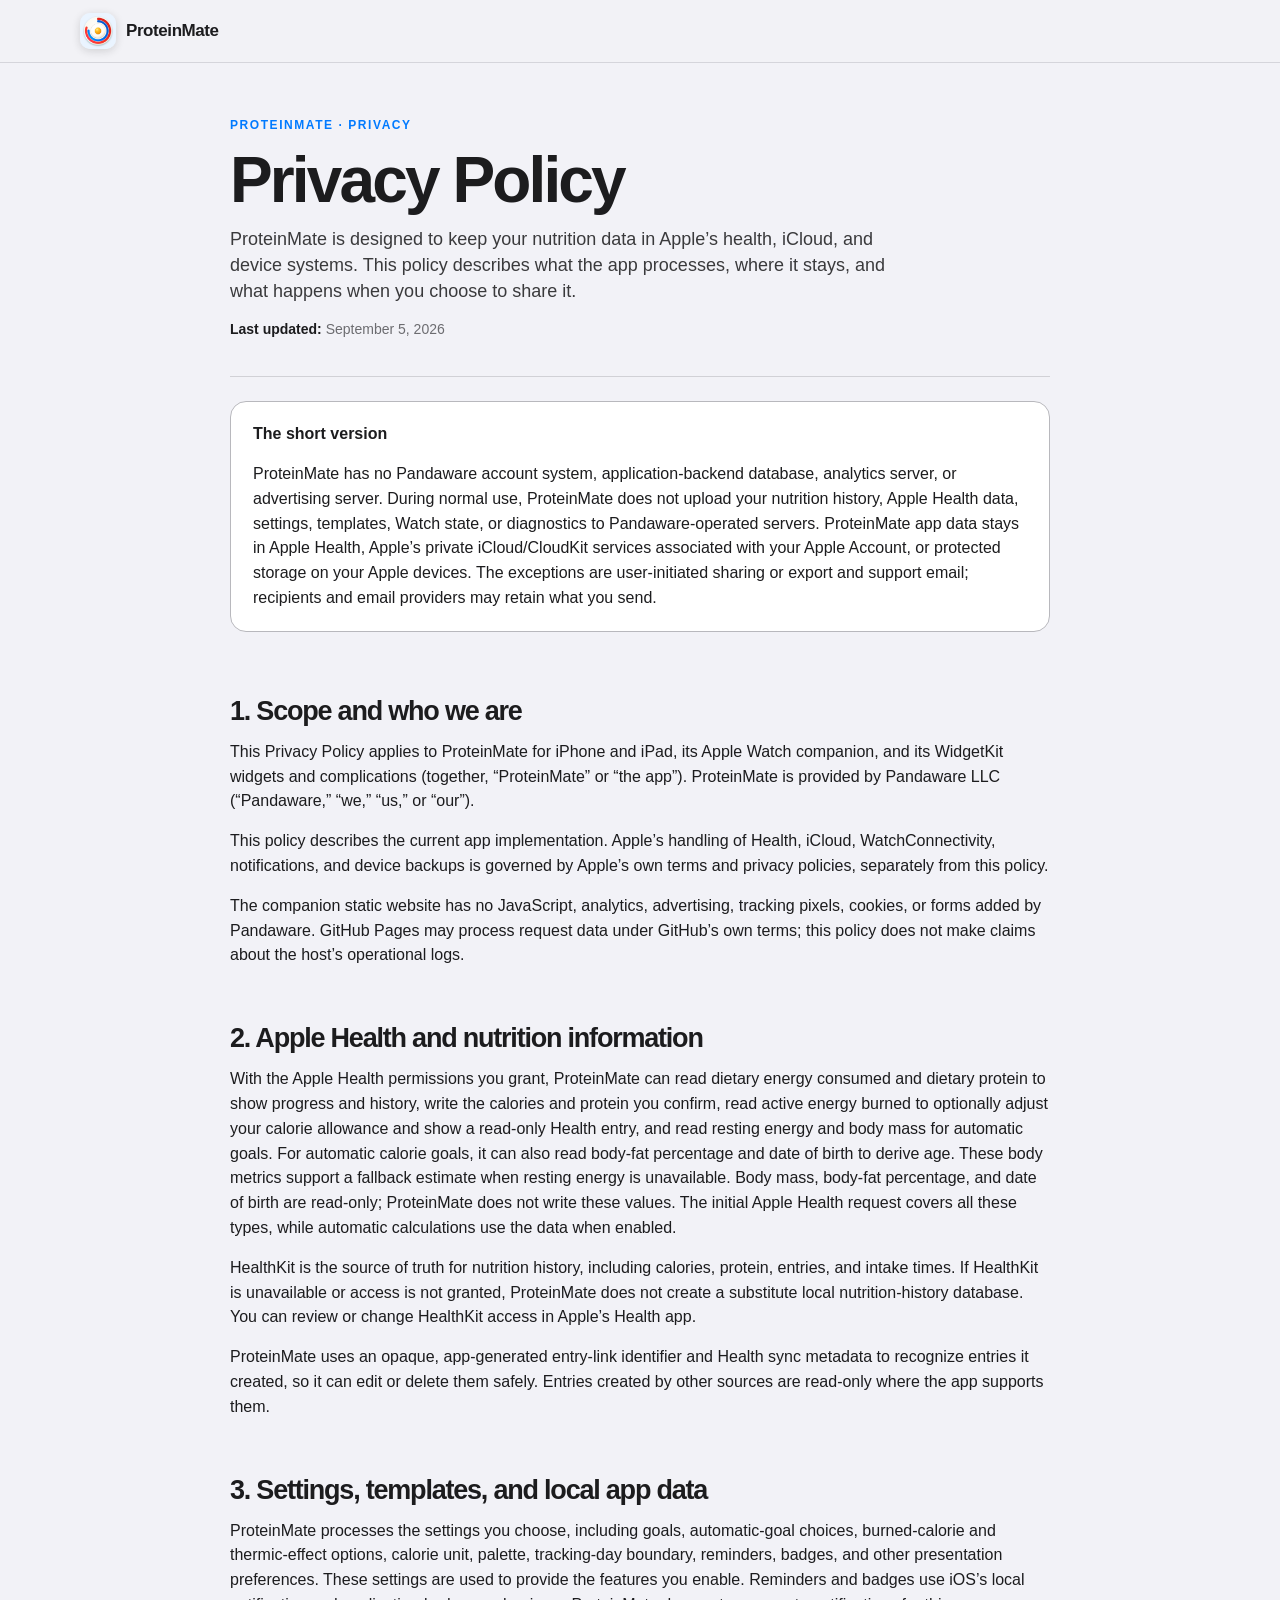
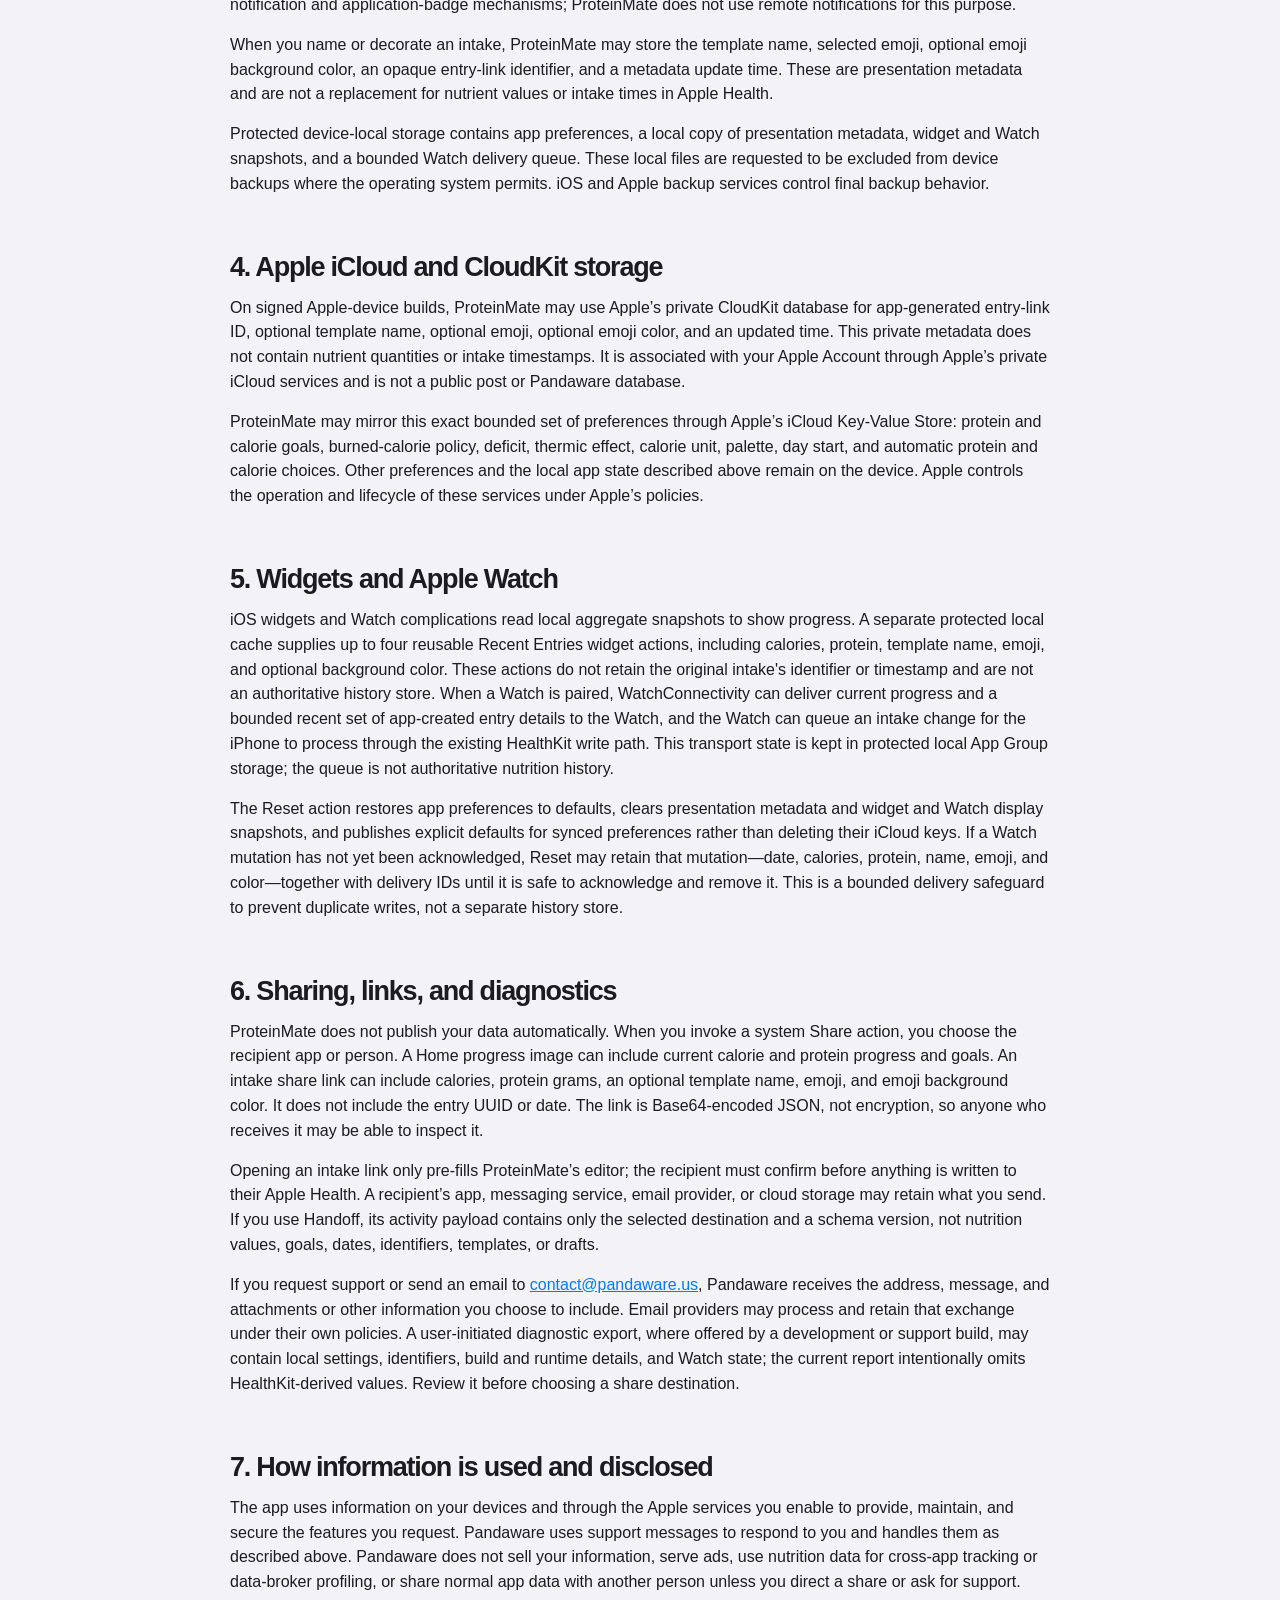
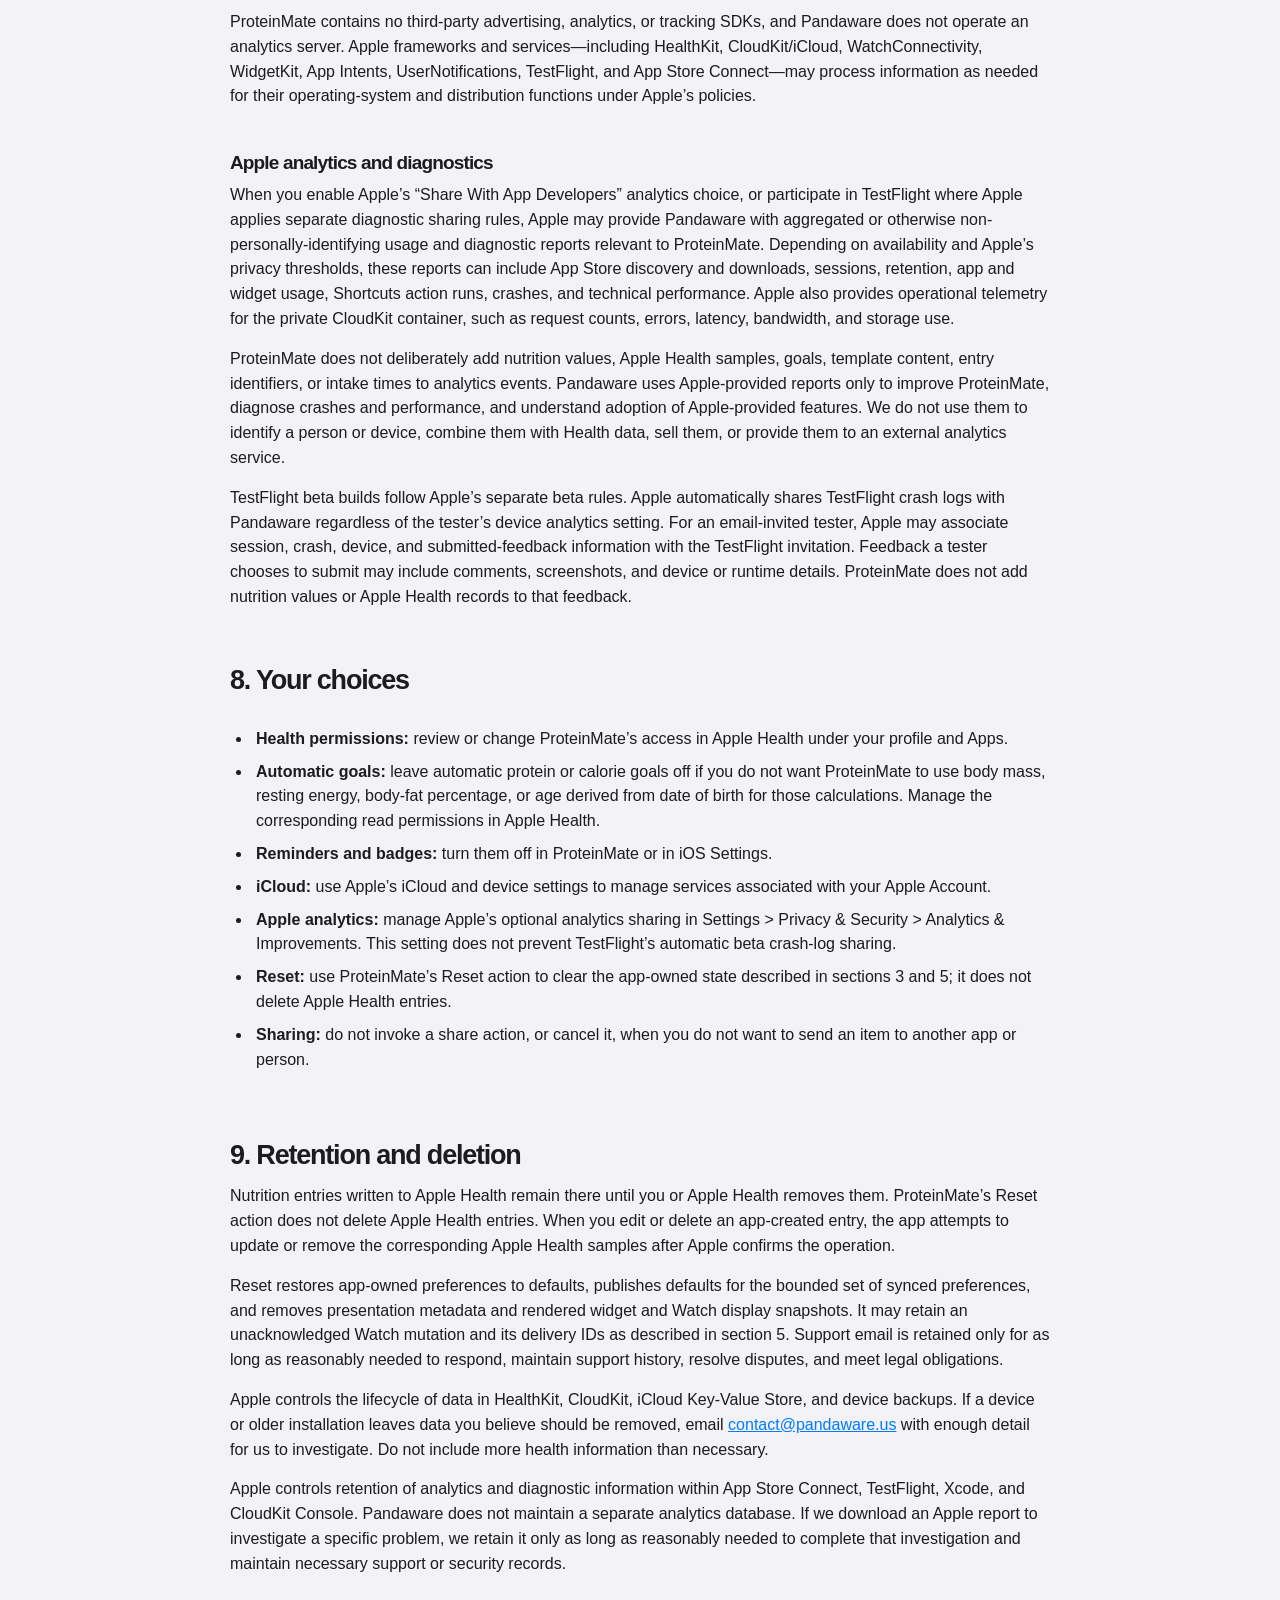
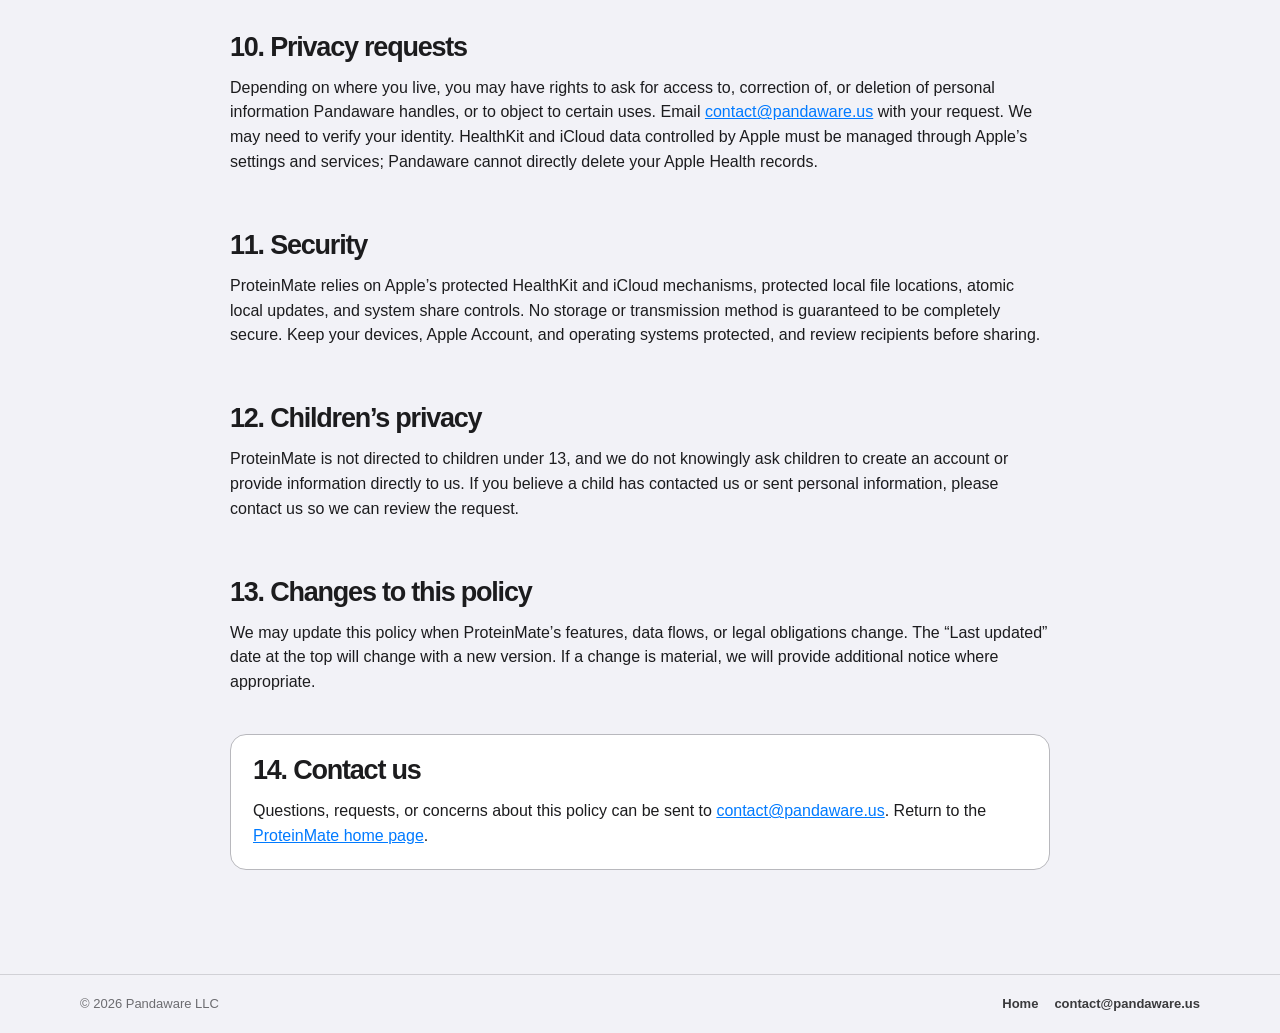
==== commit f71421c7: "docs: align privacy policy with Health reads and reset behavior" ====
--- a/privacypolicy/index.html
+++ b/privacypolicy/index.html
@@ -32,7 +32,7 @@
         iCloud, and device systems. This policy describes what the app
         processes, where it stays, and what happens when you choose to share it.
       </p>
-      <p class="updated"><strong>Last updated:</strong> September 1, 2026</p>
+      <p class="updated"><strong>Last updated:</strong> September 5, 2026</p>
     </header>
 
     <div class="summary-box">
@@ -76,8 +76,13 @@
       dietary energy consumed and dietary protein to show progress and history,
       write the calories and protein you confirm, read active energy burned to
       optionally adjust your calorie allowance and show a read-only Health
-      entry, and read resting energy and body mass when you enable automatic
-      goals. ProteinMate does not request unrelated HealthKit categories.
+      entry, and read resting energy and body mass for automatic goals.
+      For automatic calorie goals, it can also read body-fat percentage and
+      date of birth to derive age. These body metrics support a fallback
+      estimate when resting energy is unavailable. Body mass,
+      body-fat percentage, and date of birth are read-only; ProteinMate does
+      not write these values. The initial Apple Health request covers all
+      these types, while automatic calculations use the data when enabled.
     </p>
     <p>
       HealthKit is the source of truth for nutrition history, including
@@ -139,8 +144,12 @@
     <h2 id="watch">5. Widgets and Apple Watch</h2>
     <p>
       iOS widgets and Watch complications read local aggregate snapshots to
-      show progress. The iOS widget snapshot contains aggregates only. When a
-      Watch is paired, WatchConnectivity can deliver current progress and a
+      show progress. A separate protected local cache supplies up to four
+      reusable Recent Entries widget actions, including calories, protein,
+      template name, emoji, and optional background color. These actions do
+      not retain the original intake's identifier or timestamp and are not
+      an authoritative history store. When a Watch is paired,
+      WatchConnectivity can deliver current progress and a
       bounded recent set of app-created entry details to the Watch, and the
       Watch can queue an intake change for the iPhone to process through the
       existing HealthKit write path. This transport state is kept in protected
@@ -148,8 +157,10 @@
       history.
     </p>
     <p>
-      The Reset action clears app preferences, presentation metadata, mirrored
-      preference keys, widget snapshots, and Watch display snapshots. If a
+      The Reset action restores app preferences to defaults, clears
+      presentation metadata and widget and Watch display snapshots, and
+      publishes explicit defaults for synced preferences rather than deleting
+      their iCloud keys. If a
       Watch mutation has not yet been acknowledged, Reset may retain that
       mutation—date, calories, protein, name, emoji, and color—together with
       delivery IDs until it is safe to acknowledge and remove it. This is a
@@ -240,7 +251,7 @@
     <h2 id="choices">8. Your choices</h2>
     <ul>
       <li><strong>Health permissions:</strong> review or change ProteinMate’s access in Apple Health under your profile and Apps.</li>
-      <li><strong>Automatic goals:</strong> leave automatic protein or calorie goals off if you do not want ProteinMate to read body mass or resting energy for those calculations.</li>
+      <li><strong>Automatic goals:</strong> leave automatic protein or calorie goals off if you do not want ProteinMate to use body mass, resting energy, body-fat percentage, or age derived from date of birth for those calculations. Manage the corresponding read permissions in Apple Health.</li>
       <li><strong>Reminders and badges:</strong> turn them off in ProteinMate or in iOS Settings.</li>
       <li><strong>iCloud:</strong> use Apple’s iCloud and device settings to manage services associated with your Apple Account.</li>
       <li><strong>Apple analytics:</strong> manage Apple’s optional analytics sharing in Settings &gt; Privacy &amp; Security &gt; Analytics &amp; Improvements. This setting does not prevent TestFlight’s automatic beta crash-log sharing.</li>
@@ -257,9 +268,9 @@
       after Apple confirms the operation.
     </p>
     <p>
-      Reset removes app-owned local preferences, presentation metadata,
-      mirrored bounded preference keys, and rendered widget and Watch display
-      snapshots. It may retain an unacknowledged Watch mutation and its
+      Reset restores app-owned preferences to defaults, publishes defaults for
+      the bounded set of synced preferences, and removes presentation metadata
+      and rendered widget and Watch display snapshots. It may retain an unacknowledged Watch mutation and its
       delivery IDs as described in section 5. Support email is retained only
       for as long as reasonably needed to respond, maintain support history,
       resolve disputes, and meet legal obligations.
--- a/assets/site.css
+++ b/assets/site.css
@@ -166,6 +166,13 @@
   font-weight: 650;
 }
 
+.store-links {
+  display: flex;
+  flex-wrap: wrap;
+  gap: 10px;
+  align-items: center;
+}
+
 .app-store-link {
   display: inline-flex;
   align-items: center;
@@ -178,11 +185,29 @@
   background: #007aff;
   color: #ffffff;
   font-size: 15px;
+  font-family: inherit;
   font-weight: 720;
   line-height: 1.15;
   text-decoration: none;
   box-shadow: 0 7px 18px rgba(0, 122, 255, 0.2);
   transition: background 160ms ease, border-color 160ms ease, transform 160ms ease;
+}
+
+.app-store-link.play-store-link {
+  border-color: var(--line-strong);
+  background: var(--surface-secondary);
+  color: var(--muted-strong);
+  box-shadow: none;
+  cursor: default;
+  opacity: 1;
+}
+
+.play-store-icon {
+  display: block;
+  width: 25px;
+  height: 25px;
+  border-radius: 6px;
+  object-fit: cover;
 }
 
 .app-store-link img {
@@ -202,6 +227,14 @@
 
 .app-store-link:active {
   transform: translateY(0);
+}
+
+.app-store-link.play-store-link:hover,
+.app-store-link.play-store-link:active {
+  border-color: var(--line-strong);
+  background: var(--surface-secondary);
+  color: var(--muted-strong);
+  transform: none;
 }
 
 .shot-picker {
@@ -273,7 +306,8 @@
 #shot-today:checked ~ .shot-tabs label[for="shot-today"],
 #shot-history:checked ~ .shot-tabs label[for="shot-history"],
 #shot-settings:checked ~ .shot-tabs label[for="shot-settings"],
-#shot-widget:checked ~ .shot-tabs label[for="shot-widget"] {
+#shot-widget:checked ~ .shot-tabs label[for="shot-widget"],
+#shot-watch:checked ~ .shot-tabs label[for="shot-watch"] {
   background: var(--protein);
   color: var(--selection-ink);
 }
@@ -281,7 +315,8 @@
 #shot-today:focus-visible ~ .shot-tabs label[for="shot-today"],
 #shot-history:focus-visible ~ .shot-tabs label[for="shot-history"],
 #shot-settings:focus-visible ~ .shot-tabs label[for="shot-settings"],
-#shot-widget:focus-visible ~ .shot-tabs label[for="shot-widget"] {
+#shot-widget:focus-visible ~ .shot-tabs label[for="shot-widget"],
+#shot-watch:focus-visible ~ .shot-tabs label[for="shot-watch"] {
   outline: 3px solid var(--calorie);
   outline-offset: 2px;
 }
@@ -391,6 +426,13 @@
   border-radius: 28px;
 }
 
+.shot-panel-watch img {
+  width: 220px;
+  width: min(220px, 50svh);
+  height: auto;
+  border-radius: 42px;
+}
+
 .shot-panel figcaption {
   margin-top: 8px;
   color: var(--muted);
@@ -407,14 +449,16 @@
 #shot-today:checked ~ .shot-stage .shot-panel-today,
 #shot-history:checked ~ .shot-stage .shot-panel-history,
 #shot-settings:checked ~ .shot-stage .shot-panel-settings,
-#shot-widget:checked ~ .shot-stage .shot-panel-widget {
+#shot-widget:checked ~ .shot-stage .shot-panel-widget,
+#shot-watch:checked ~ .shot-stage .shot-panel-watch {
   display: grid;
 }
 
 #shot-today:checked ~ .shot-stage .shot-arrows-today,
 #shot-history:checked ~ .shot-stage .shot-arrows-history,
 #shot-settings:checked ~ .shot-stage .shot-arrows-settings,
-#shot-widget:checked ~ .shot-stage .shot-arrows-widget {
+#shot-widget:checked ~ .shot-stage .shot-arrows-widget,
+#shot-watch:checked ~ .shot-stage .shot-arrows-watch {
   display: flex;
 }
 
@@ -652,6 +696,10 @@
     margin-inline: auto;
   }
 
+  .store-links {
+    justify-content: center;
+  }
+
   .shot-picker {
     min-height: 420px;
   }
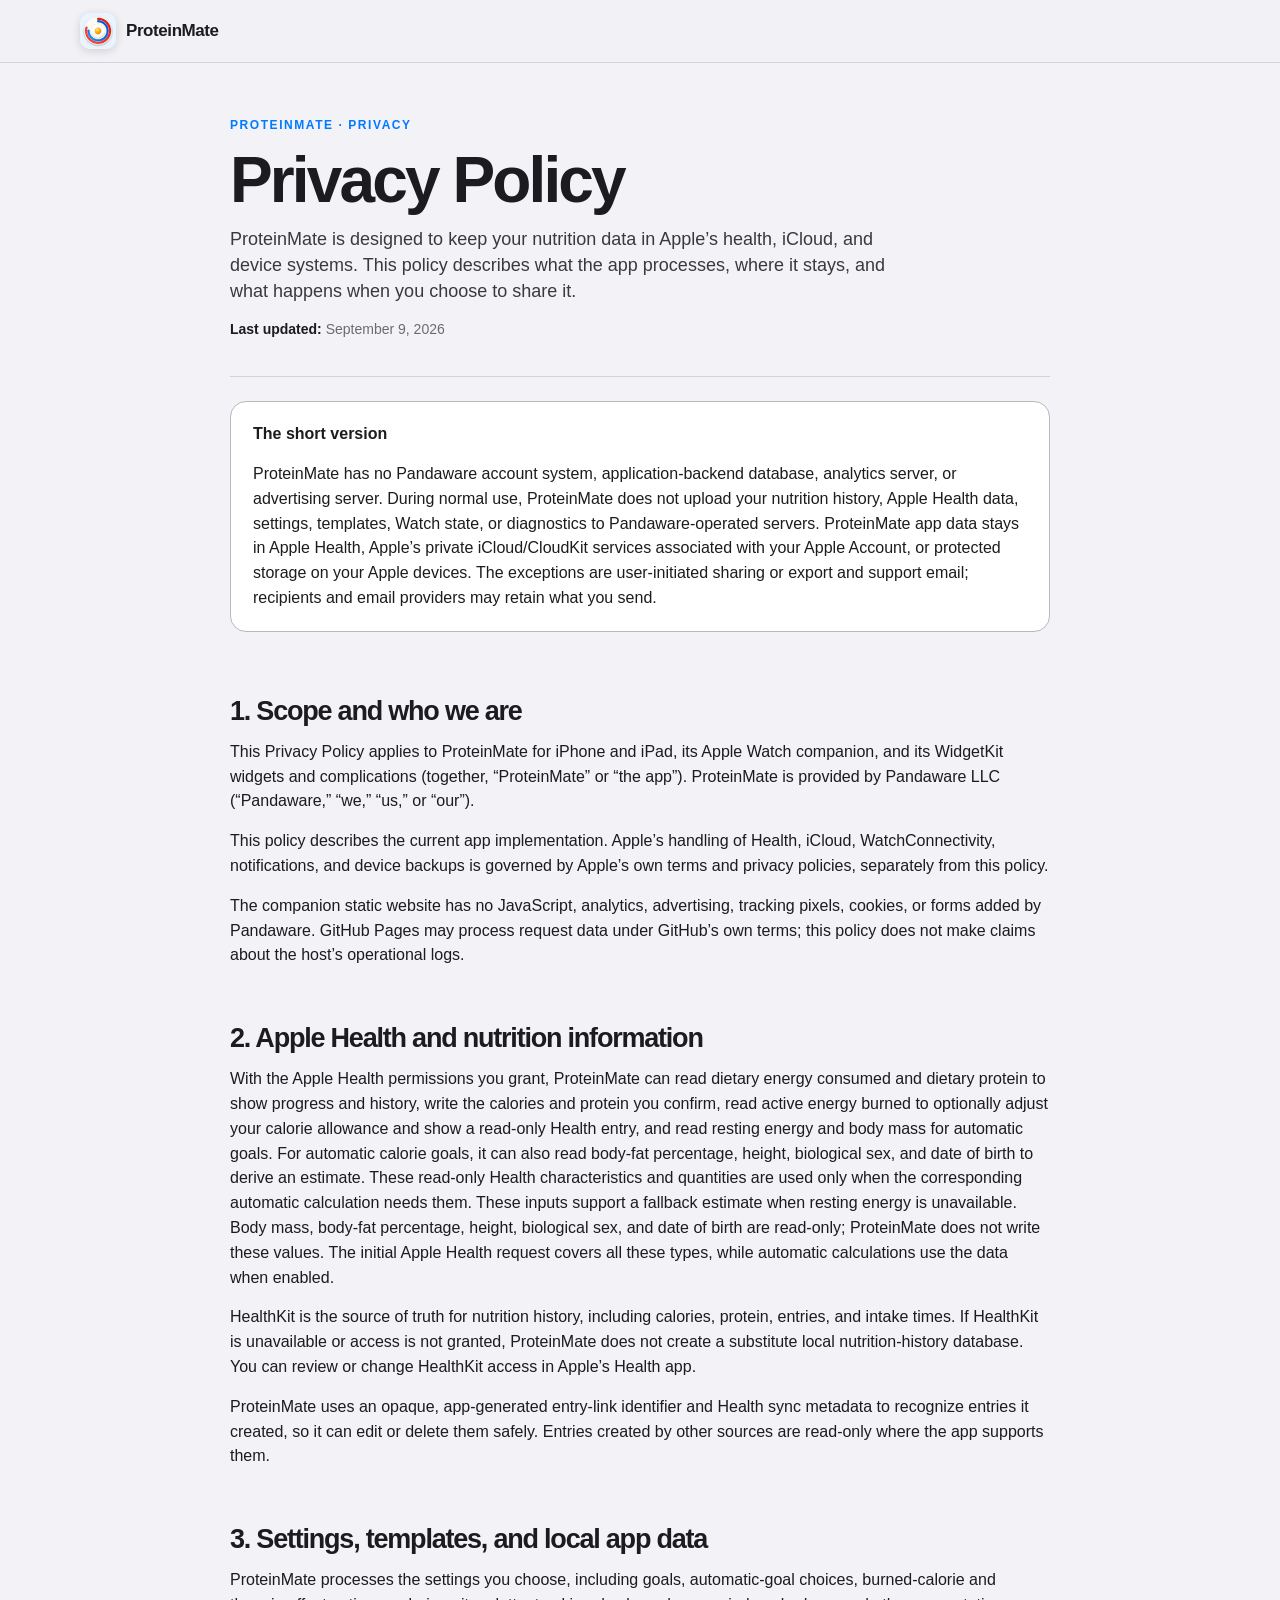
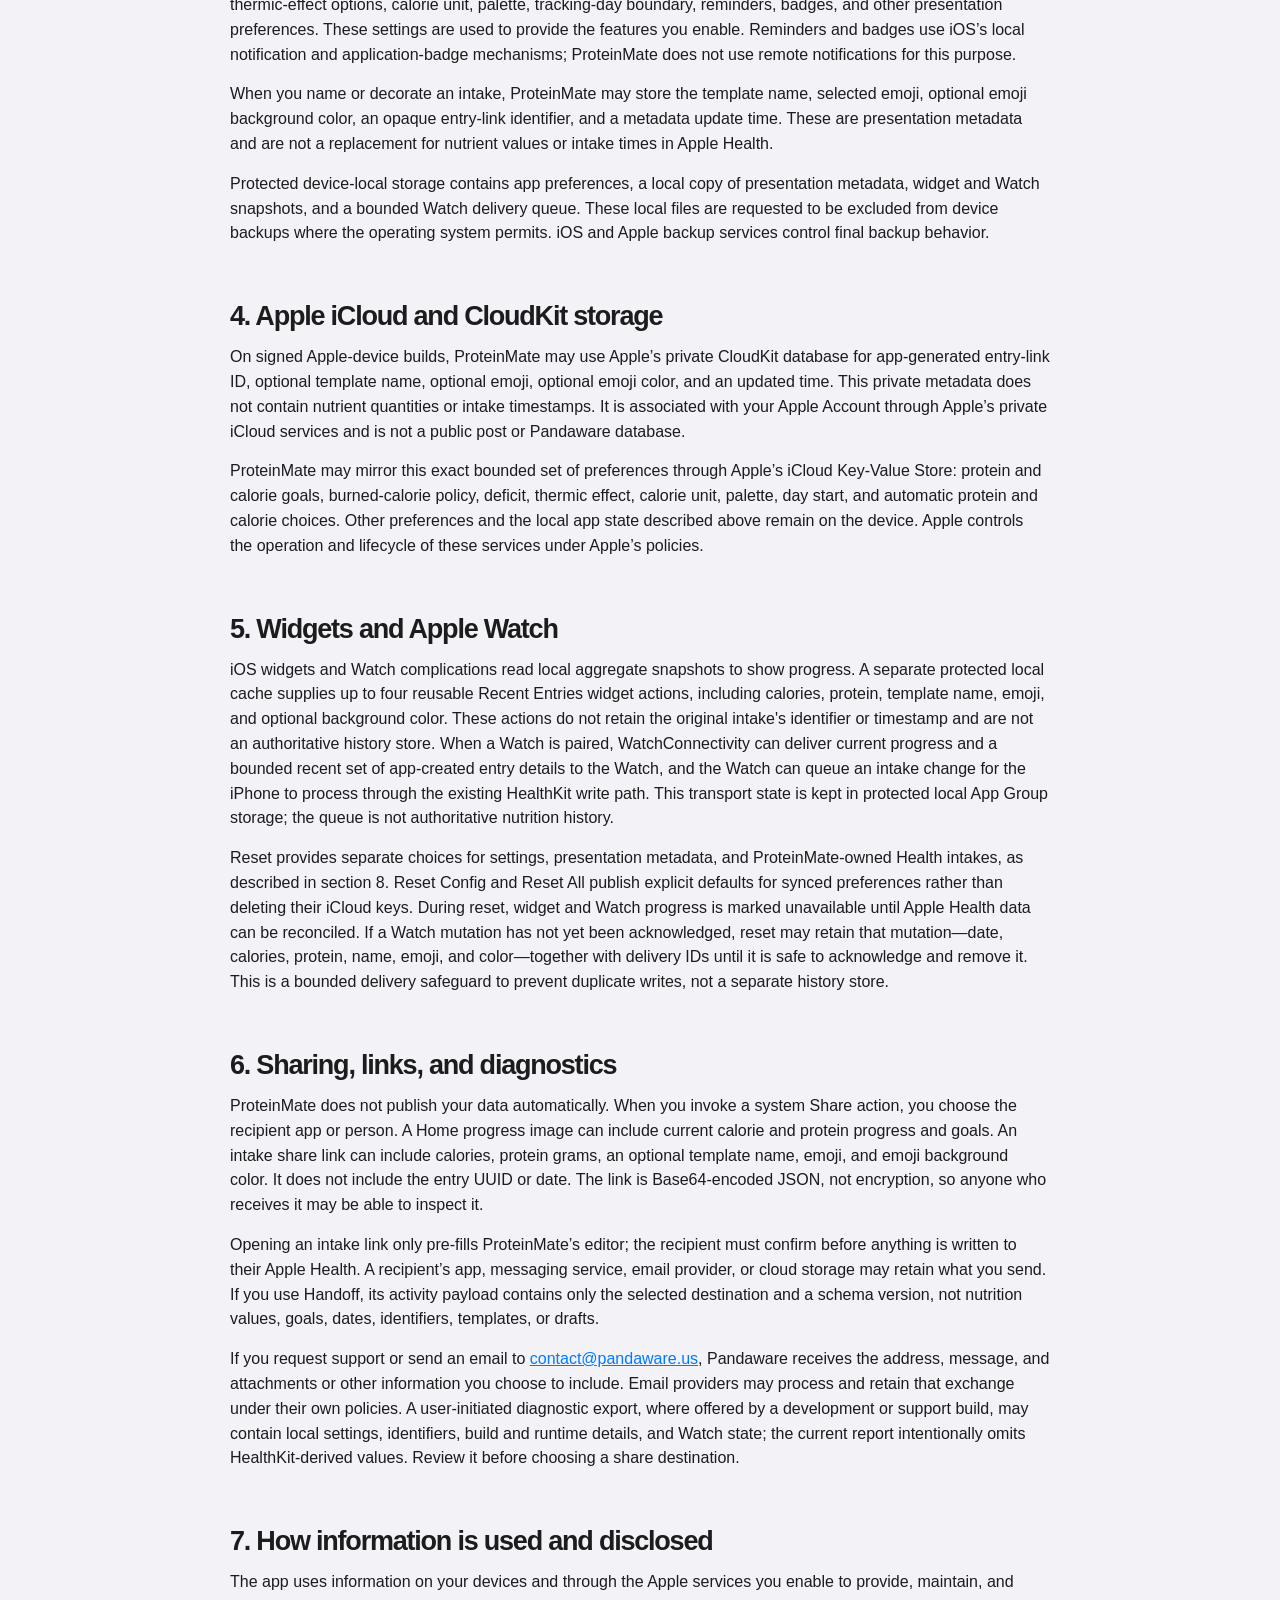
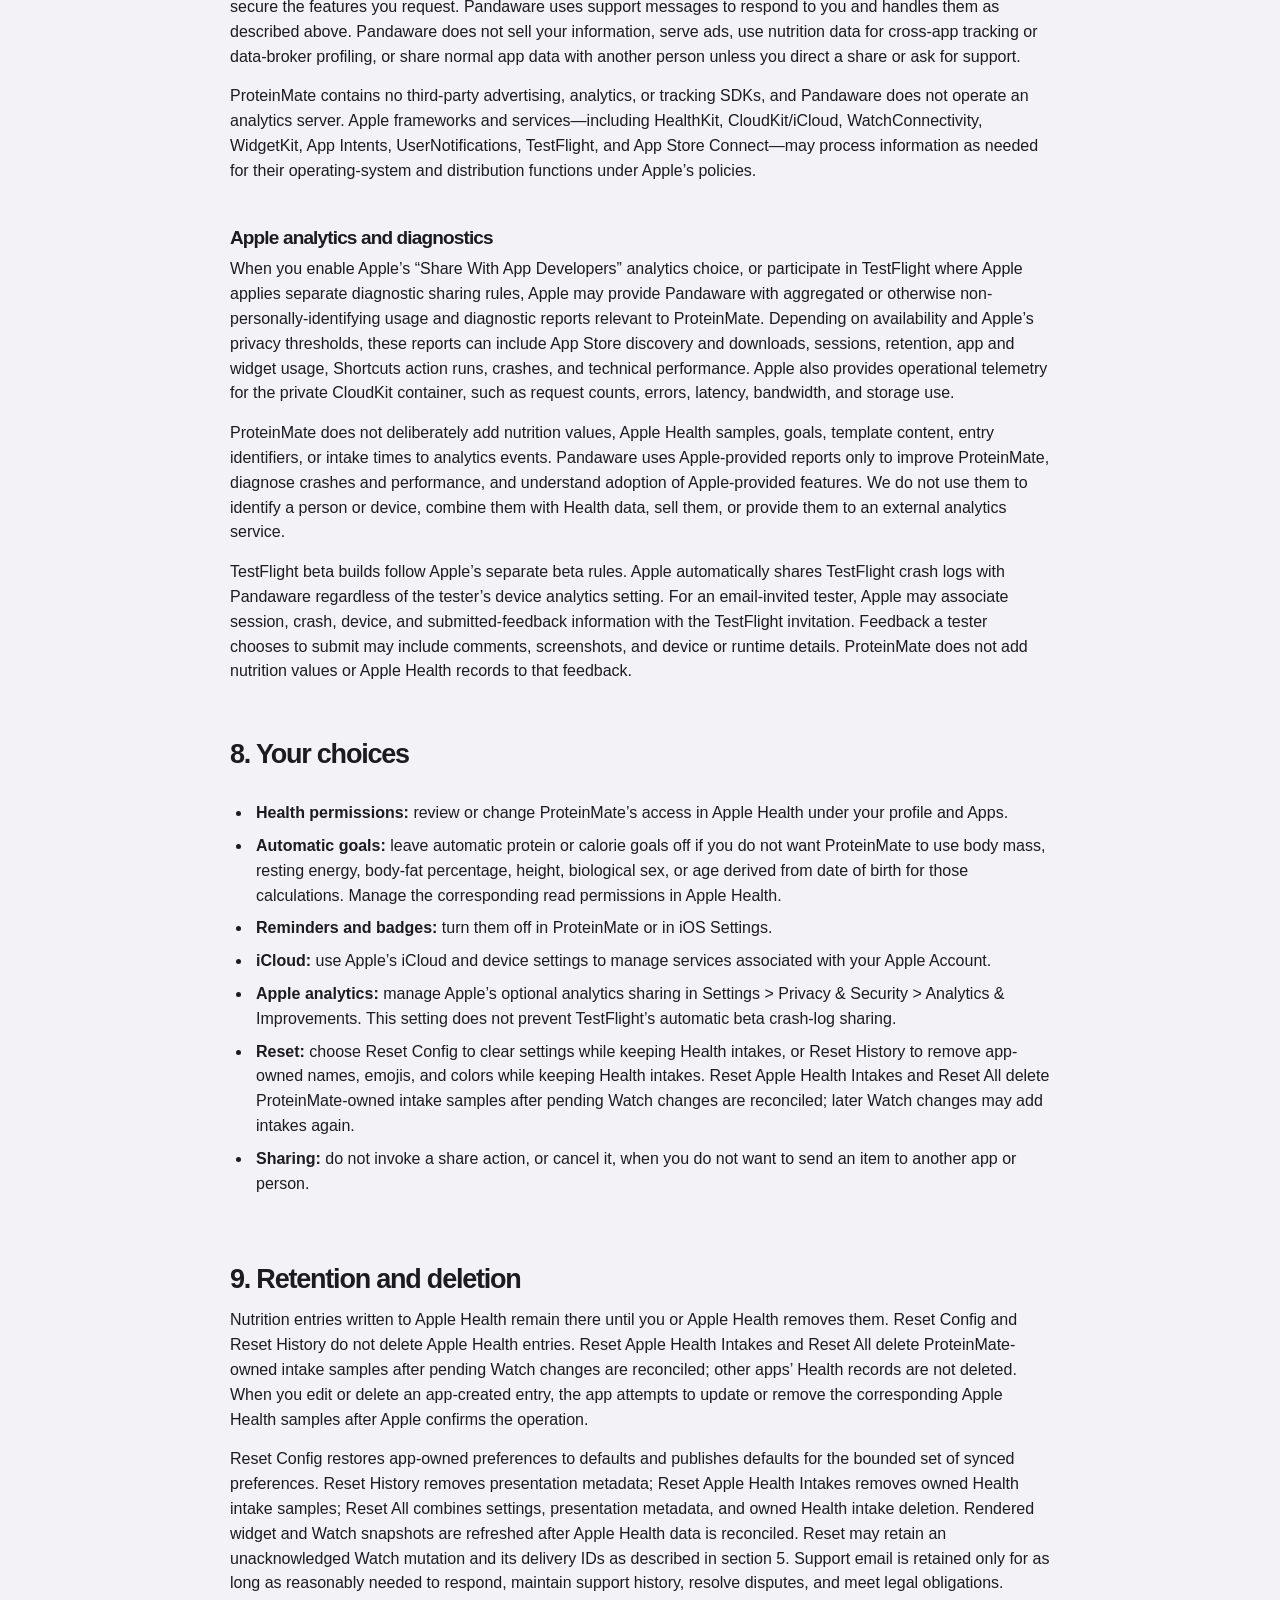
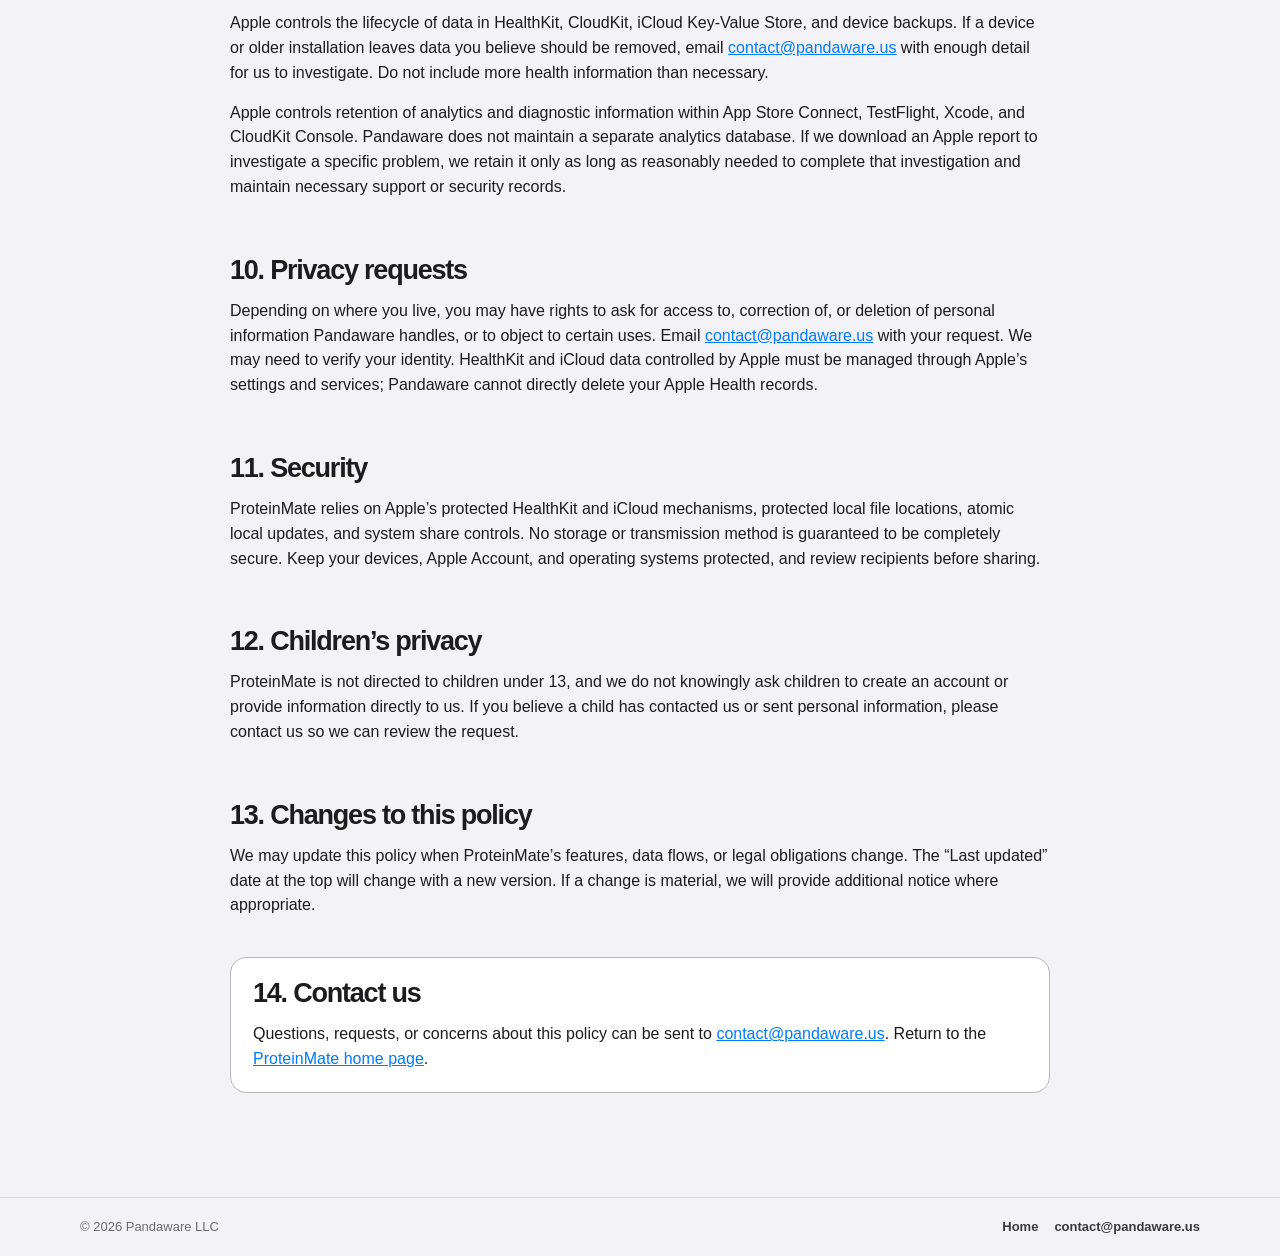
==== commit adf2a3fe: "Clarify Health inputs and scoped reset privacy disclosures" ====
--- a/privacypolicy/index.html
+++ b/privacypolicy/index.html
@@ -32,7 +32,7 @@
         iCloud, and device systems. This policy describes what the app
         processes, where it stays, and what happens when you choose to share it.
       </p>
-      <p class="updated"><strong>Last updated:</strong> September 5, 2026</p>
+      <p class="updated"><strong>Last updated:</strong> September 9, 2026</p>
     </header>
 
     <div class="summary-box">
@@ -77,11 +77,13 @@
       write the calories and protein you confirm, read active energy burned to
       optionally adjust your calorie allowance and show a read-only Health
       entry, and read resting energy and body mass for automatic goals.
-      For automatic calorie goals, it can also read body-fat percentage and
-      date of birth to derive age. These body metrics support a fallback
-      estimate when resting energy is unavailable. Body mass,
-      body-fat percentage, and date of birth are read-only; ProteinMate does
-      not write these values. The initial Apple Health request covers all
+      For automatic calorie goals, it can also read body-fat percentage,
+      height, biological sex, and date of birth to derive an estimate.
+      These read-only Health characteristics and quantities are used only when
+      the corresponding automatic calculation needs them. These inputs support
+      a fallback estimate when resting energy is unavailable. Body mass,
+      body-fat percentage, height, biological sex, and date of birth are
+      read-only; ProteinMate does not write these values. The initial Apple Health request covers all
       these types, while automatic calculations use the data when enabled.
     </p>
     <p>
@@ -157,11 +159,12 @@
       history.
     </p>
     <p>
-      The Reset action restores app preferences to defaults, clears
-      presentation metadata and widget and Watch display snapshots, and
-      publishes explicit defaults for synced preferences rather than deleting
-      their iCloud keys. If a
-      Watch mutation has not yet been acknowledged, Reset may retain that
+      Reset provides separate choices for settings, presentation metadata, and
+      ProteinMate-owned Health intakes, as described in section 8. Reset Config
+      and Reset All publish explicit defaults for synced preferences rather than
+      deleting their iCloud keys. During reset, widget and Watch progress is
+      marked unavailable until Apple Health data can be reconciled. If a
+      Watch mutation has not yet been acknowledged, reset may retain that
       mutation—date, calories, protein, name, emoji, and color—together with
       delivery IDs until it is safe to acknowledge and remove it. This is a
       bounded delivery safeguard to prevent duplicate writes, not a separate
@@ -251,29 +254,35 @@
     <h2 id="choices">8. Your choices</h2>
     <ul>
       <li><strong>Health permissions:</strong> review or change ProteinMate’s access in Apple Health under your profile and Apps.</li>
-      <li><strong>Automatic goals:</strong> leave automatic protein or calorie goals off if you do not want ProteinMate to use body mass, resting energy, body-fat percentage, or age derived from date of birth for those calculations. Manage the corresponding read permissions in Apple Health.</li>
+      <li><strong>Automatic goals:</strong> leave automatic protein or calorie goals off if you do not want ProteinMate to use body mass, resting energy, body-fat percentage, height, biological sex, or age derived from date of birth for those calculations. Manage the corresponding read permissions in Apple Health.</li>
       <li><strong>Reminders and badges:</strong> turn them off in ProteinMate or in iOS Settings.</li>
       <li><strong>iCloud:</strong> use Apple’s iCloud and device settings to manage services associated with your Apple Account.</li>
       <li><strong>Apple analytics:</strong> manage Apple’s optional analytics sharing in Settings &gt; Privacy &amp; Security &gt; Analytics &amp; Improvements. This setting does not prevent TestFlight’s automatic beta crash-log sharing.</li>
-      <li><strong>Reset:</strong> use ProteinMate’s Reset action to clear the app-owned state described in sections 3 and 5; it does not delete Apple Health entries.</li>
+      <li><strong>Reset:</strong> choose Reset Config to clear settings while keeping Health intakes, or Reset History to remove app-owned names, emojis, and colors while keeping Health intakes. Reset Apple Health Intakes and Reset All delete ProteinMate-owned intake samples after pending Watch changes are reconciled; later Watch changes may add intakes again.</li>
       <li><strong>Sharing:</strong> do not invoke a share action, or cancel it, when you do not want to send an item to another app or person.</li>
     </ul>
 
     <h2 id="retention">9. Retention and deletion</h2>
     <p>
       Nutrition entries written to Apple Health remain there until you or
-      Apple Health removes them. ProteinMate’s Reset action does not delete
-      Apple Health entries. When you edit or delete an app-created entry, the
-      app attempts to update or remove the corresponding Apple Health samples
-      after Apple confirms the operation.
-    </p>
-    <p>
-      Reset restores app-owned preferences to defaults, publishes defaults for
-      the bounded set of synced preferences, and removes presentation metadata
-      and rendered widget and Watch display snapshots. It may retain an unacknowledged Watch mutation and its
-      delivery IDs as described in section 5. Support email is retained only
-      for as long as reasonably needed to respond, maintain support history,
-      resolve disputes, and meet legal obligations.
+      Apple Health removes them. Reset Config and Reset History do not delete
+      Apple Health entries. Reset Apple Health Intakes and Reset All delete
+      ProteinMate-owned intake samples after pending Watch changes are
+      reconciled; other apps’ Health records are not deleted. When you edit or
+      delete an app-created entry, the app attempts to update or remove the
+      corresponding Apple Health samples after Apple confirms the operation.
+    </p>
+    <p>
+      Reset Config restores app-owned preferences to defaults and publishes
+      defaults for the bounded set of synced preferences. Reset History removes
+      presentation metadata; Reset Apple Health Intakes removes owned Health
+      intake samples; Reset All combines settings, presentation metadata, and
+      owned Health intake deletion. Rendered widget and Watch snapshots are
+      refreshed after Apple Health data is reconciled. Reset may retain an
+      unacknowledged Watch mutation and its delivery IDs as described in
+      section 5. Support email is retained only for as long as reasonably needed
+      to respond, maintain support history, resolve disputes, and meet legal
+      obligations.
     </p>
     <p>
       Apple controls the lifecycle of data in HealthKit, CloudKit, iCloud
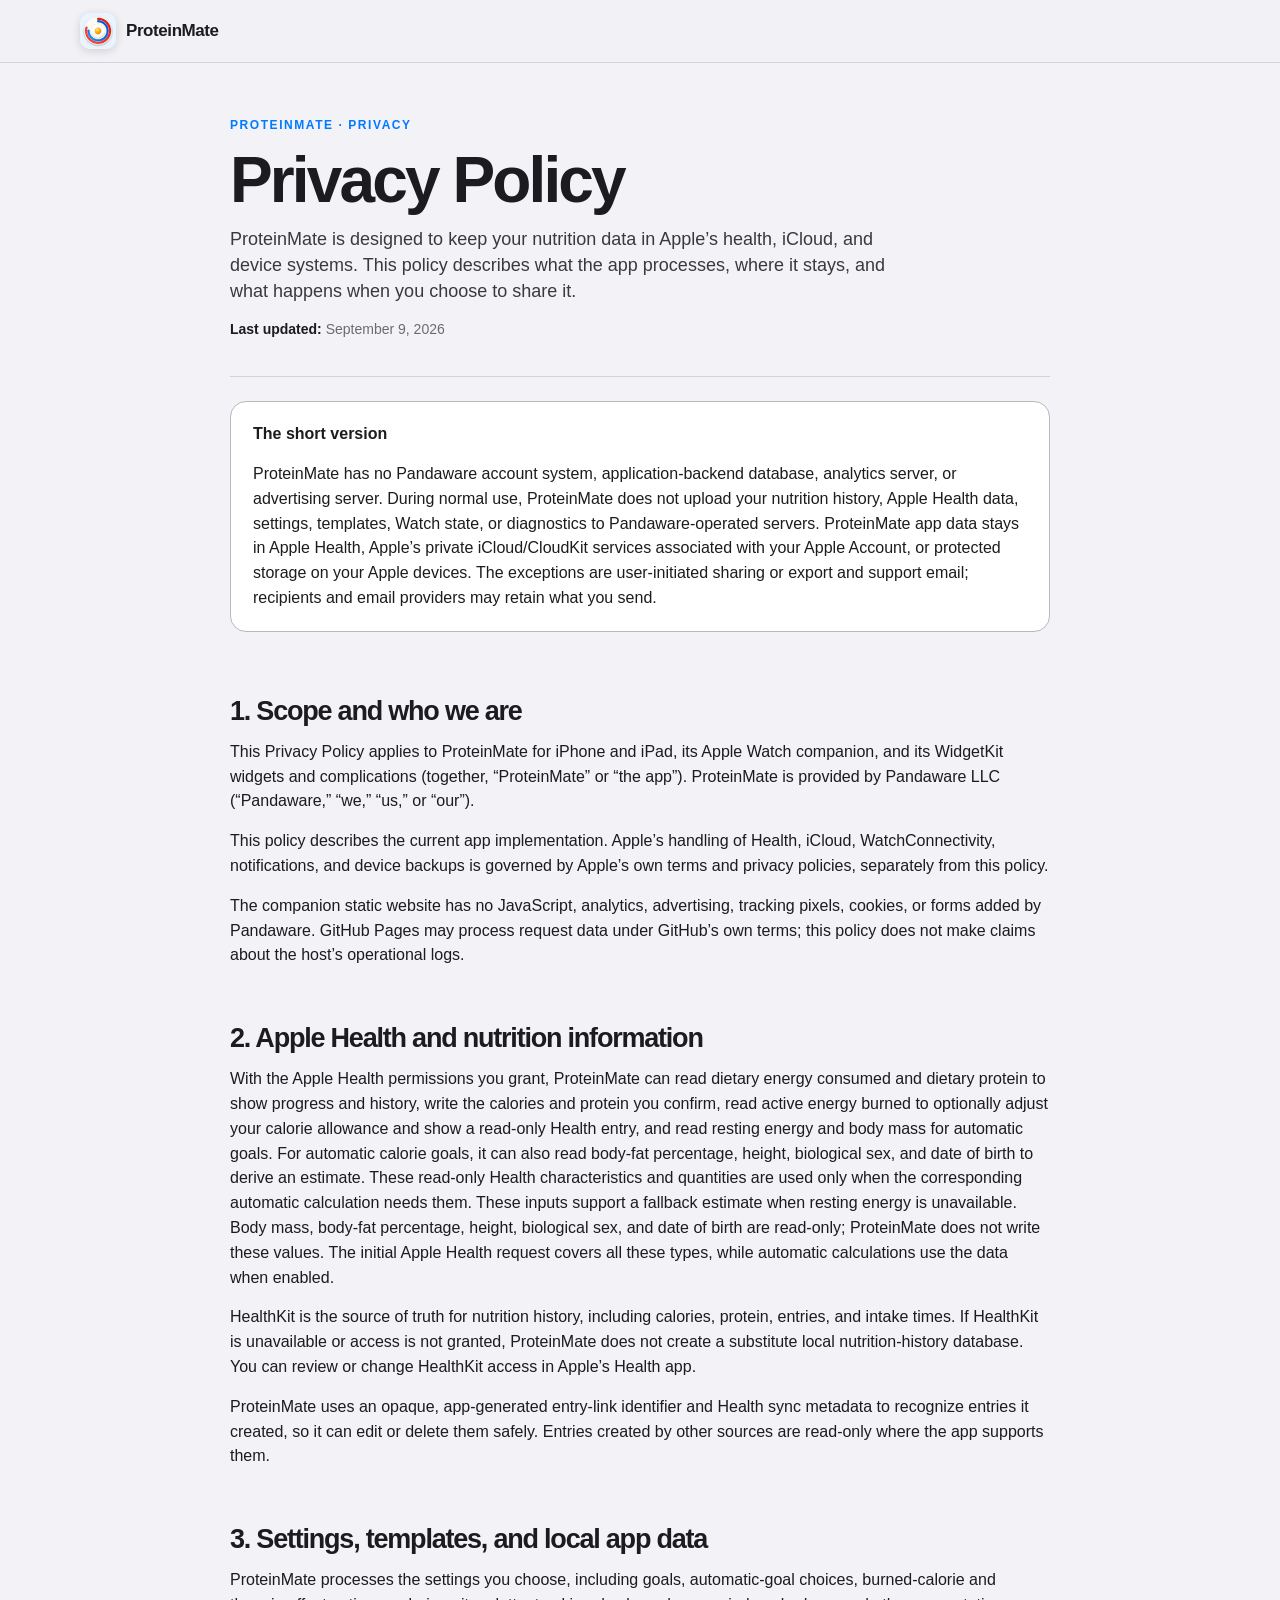
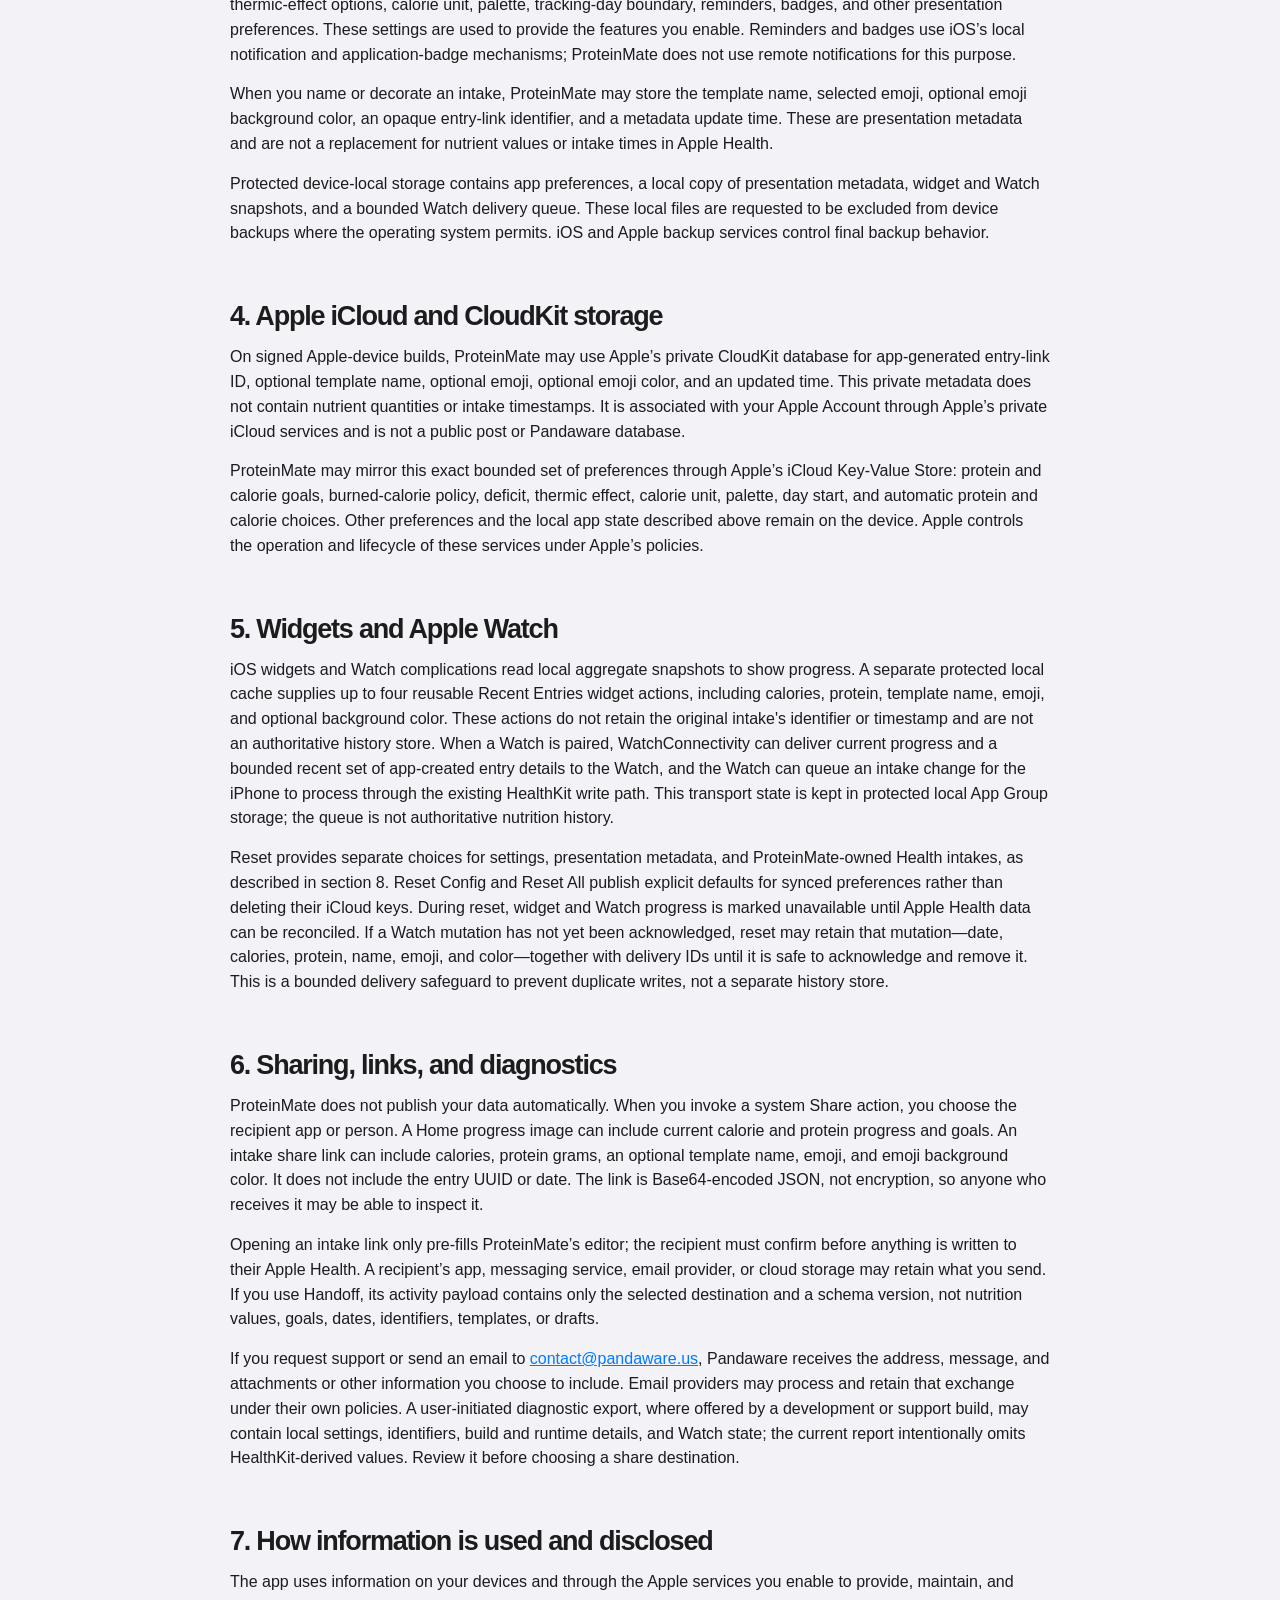
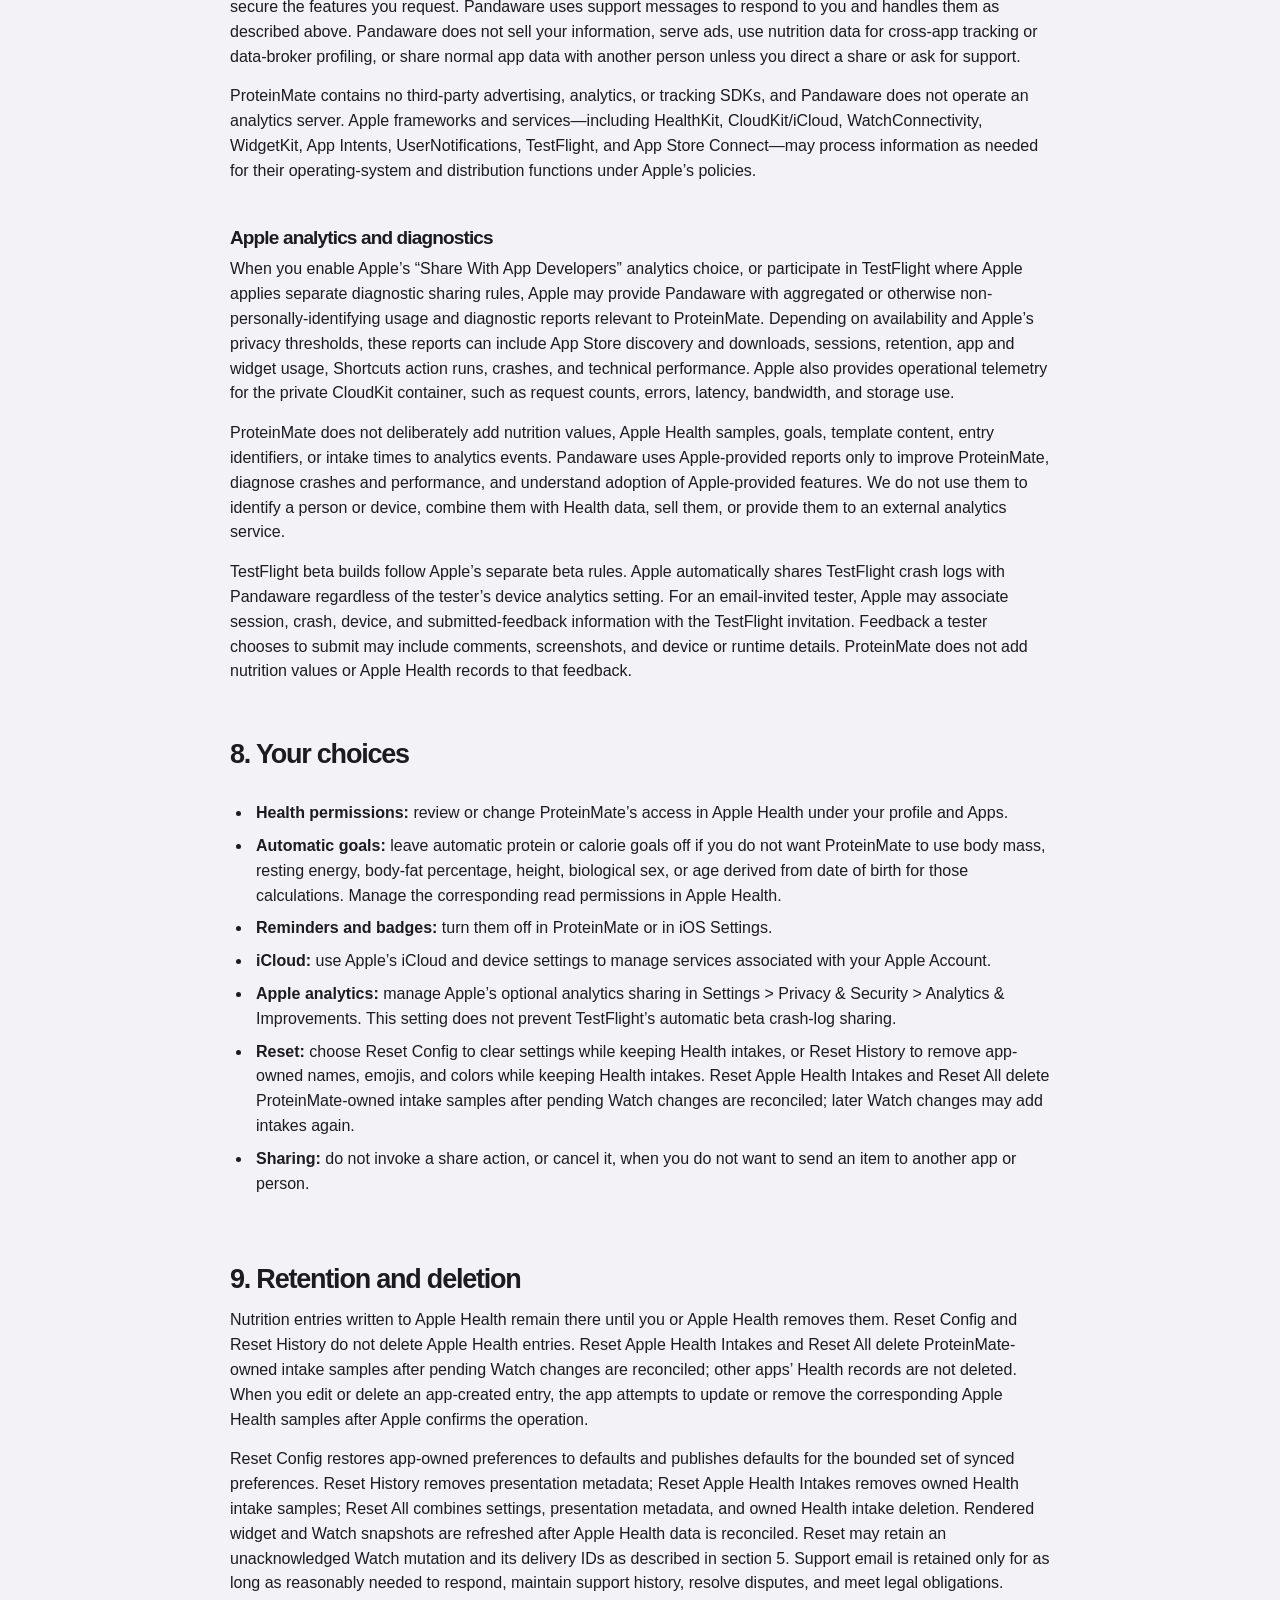
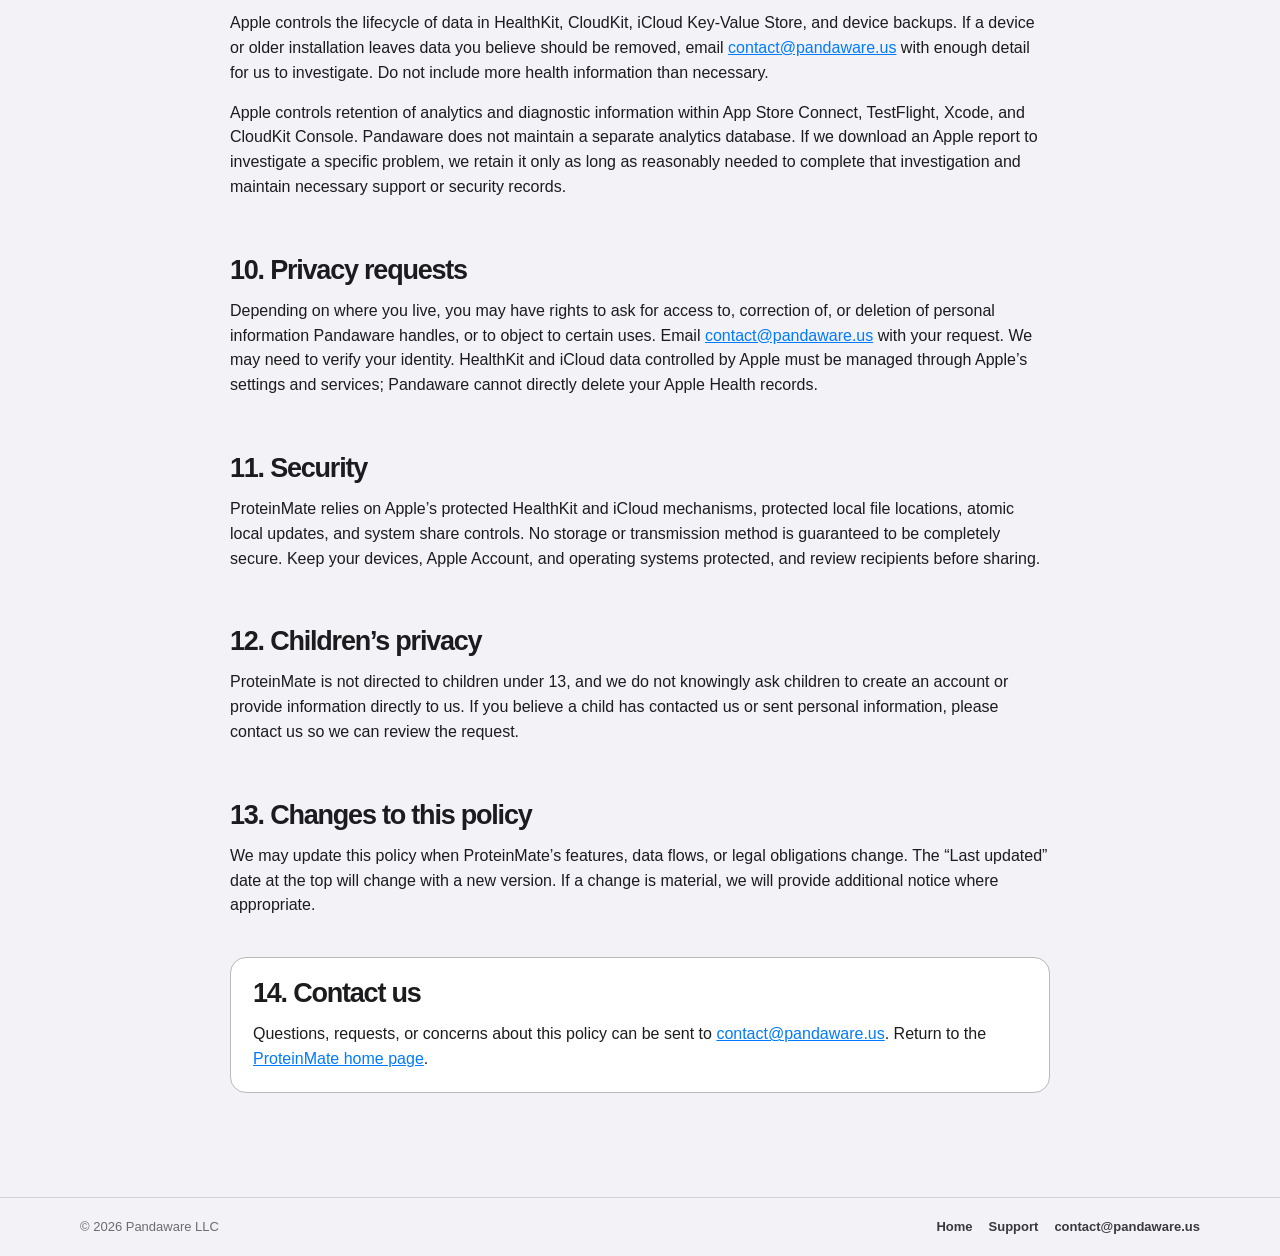
==== commit 3a88fa09: "Add App Store support page" ====
--- a/privacypolicy/index.html
+++ b/privacypolicy/index.html
@@ -352,6 +352,7 @@
       <span>© 2026 Pandaware LLC</span>
       <nav class="footer-links" aria-label="Footer navigation">
         <a href="../">Home</a>
+        <a href="../support/">Support</a>
         <a href="mailto:contact@pandaware.us">contact@pandaware.us</a>
       </nav>
     </div>
--- a/assets/site.css
+++ b/assets/site.css
@@ -148,6 +148,30 @@
   text-wrap: balance;
 }
 
+.hero-brand {
+  display: inline-flex;
+  align-items: center;
+  max-width: none;
+  gap: clamp(12px, 1.8vw, 20px);
+  margin-bottom: 17px;
+  text-wrap: nowrap;
+}
+
+.hero-brand picture {
+  display: block;
+  flex: 0 0 auto;
+  width: clamp(56px, 7vw, 88px);
+  height: clamp(56px, 7vw, 88px);
+}
+
+.hero-brand-icon {
+  display: block;
+  width: 100%;
+  height: 100%;
+  border-radius: clamp(15px, 1.6vw, 22px);
+  box-shadow: 0 6px 20px rgba(28, 28, 30, 0.16);
+}
+
 .hero-lede {
   max-width: 650px;
   margin-bottom: 18px;
@@ -218,6 +242,35 @@
   object-fit: cover;
 }
 
+.app-store-link.app-store-badge-link {
+  width: 135px;
+  min-height: 40px;
+  padding: 0;
+  border: 0;
+  border-radius: 0;
+  background: transparent;
+  box-shadow: none;
+}
+
+.app-store-link.app-store-badge-link:hover,
+.app-store-link.app-store-badge-link:active {
+  border-color: transparent;
+  background: transparent;
+  transform: translateY(-1px);
+}
+
+.app-store-link.app-store-badge-link:active {
+  transform: translateY(0);
+}
+
+.app-store-badge {
+  display: block;
+  width: 135px;
+  height: 40px;
+  border-radius: 0;
+  object-fit: contain;
+}
+
 .app-store-link:hover {
   border-color: #005ecb;
   background: #005ecb;
@@ -304,19 +357,17 @@
 }
 
 #shot-today:checked ~ .shot-tabs label[for="shot-today"],
-#shot-history:checked ~ .shot-tabs label[for="shot-history"],
 #shot-settings:checked ~ .shot-tabs label[for="shot-settings"],
-#shot-widget:checked ~ .shot-tabs label[for="shot-widget"],
-#shot-watch:checked ~ .shot-tabs label[for="shot-watch"] {
+#shot-watch:checked ~ .shot-tabs label[for="shot-watch"],
+#shot-complication:checked ~ .shot-tabs label[for="shot-complication"] {
   background: var(--protein);
   color: var(--selection-ink);
 }
 
 #shot-today:focus-visible ~ .shot-tabs label[for="shot-today"],
-#shot-history:focus-visible ~ .shot-tabs label[for="shot-history"],
 #shot-settings:focus-visible ~ .shot-tabs label[for="shot-settings"],
-#shot-widget:focus-visible ~ .shot-tabs label[for="shot-widget"],
-#shot-watch:focus-visible ~ .shot-tabs label[for="shot-watch"] {
+#shot-watch:focus-visible ~ .shot-tabs label[for="shot-watch"],
+#shot-complication:focus-visible ~ .shot-tabs label[for="shot-complication"] {
   outline: 3px solid var(--calorie);
   outline-offset: 2px;
 }
@@ -413,20 +464,13 @@
 }
 
 .shot-panel-today img,
-.shot-panel-history img,
 .shot-panel-settings img {
   max-width: 220px;
   max-width: min(220px, 100%);
 }
 
-.shot-panel-widget img {
-  width: 220px;
-  width: min(220px, 50svh);
-  height: auto;
-  border-radius: 28px;
-}
-
-.shot-panel-watch img {
+.shot-panel-watch img,
+.shot-panel-complication img {
   width: 220px;
   width: min(220px, 50svh);
   height: auto;
@@ -447,18 +491,16 @@
 }
 
 #shot-today:checked ~ .shot-stage .shot-panel-today,
-#shot-history:checked ~ .shot-stage .shot-panel-history,
 #shot-settings:checked ~ .shot-stage .shot-panel-settings,
-#shot-widget:checked ~ .shot-stage .shot-panel-widget,
-#shot-watch:checked ~ .shot-stage .shot-panel-watch {
+#shot-watch:checked ~ .shot-stage .shot-panel-watch,
+#shot-complication:checked ~ .shot-stage .shot-panel-complication {
   display: grid;
 }
 
 #shot-today:checked ~ .shot-stage .shot-arrows-today,
-#shot-history:checked ~ .shot-stage .shot-arrows-history,
 #shot-settings:checked ~ .shot-stage .shot-arrows-settings,
-#shot-widget:checked ~ .shot-stage .shot-arrows-widget,
-#shot-watch:checked ~ .shot-stage .shot-arrows-watch {
+#shot-watch:checked ~ .shot-stage .shot-arrows-watch,
+#shot-complication:checked ~ .shot-stage .shot-arrows-complication {
   display: flex;
 }
 
@@ -742,6 +784,16 @@
     border-radius: 9px;
   }
 
+  .hero-brand {
+    gap: 10px;
+    font-size: clamp(40px, 12.5vw, 54px);
+  }
+
+  .hero-brand picture {
+    width: 48px;
+    height: 48px;
+  }
+
   h1 {
     font-size: clamp(40px, 13vw, 58px);
   }
